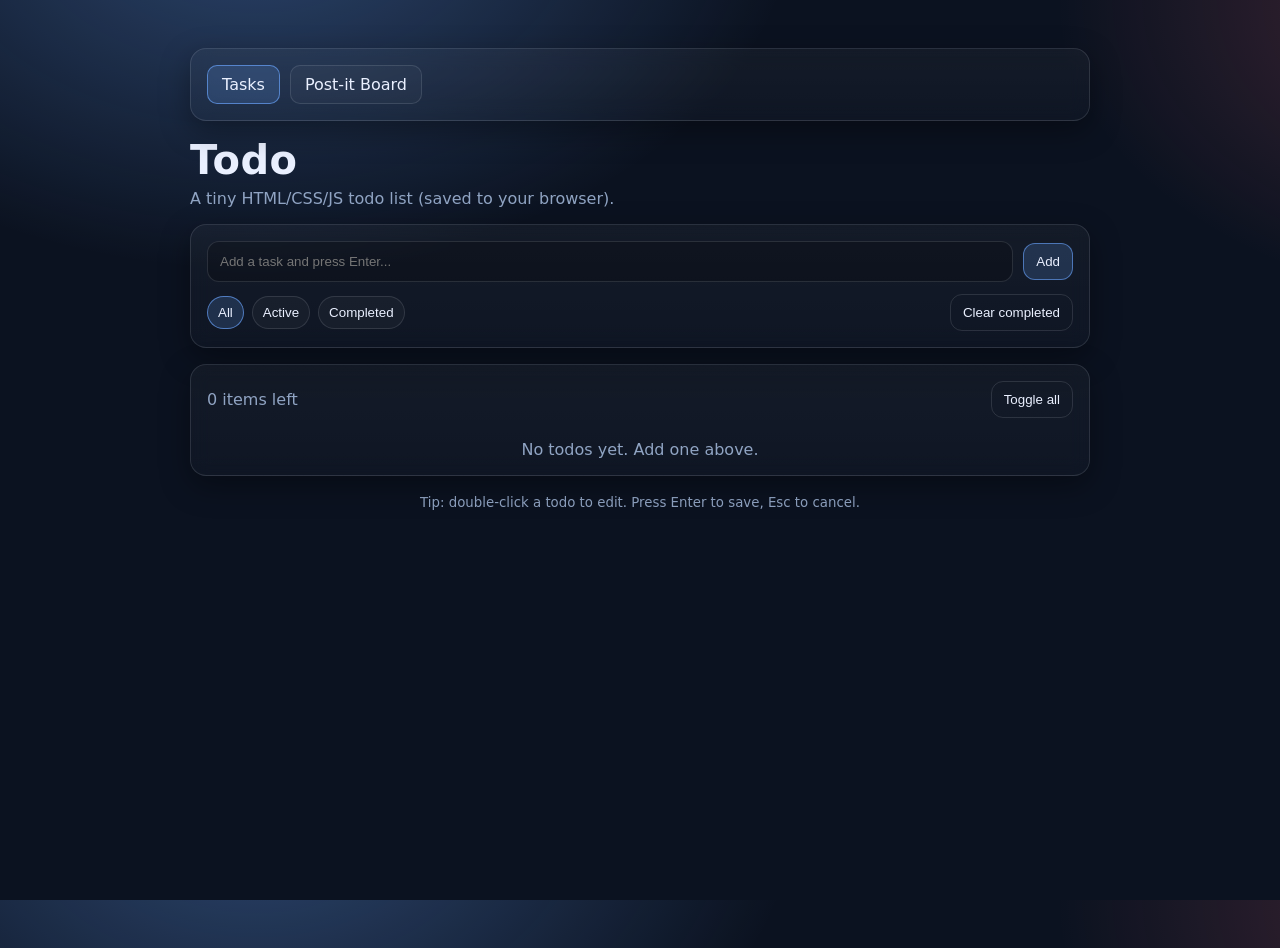
==== index.html @ 22ba8329 "First Commit" ====
<!doctype html>
<html lang="en">
<head>
  <meta charset="utf-8" />
  <meta name="viewport" content="width=device-width, initial-scale=1" />
  <title>Todo App</title>
  <link rel="stylesheet" href="style.css" />
</head>
<body>
  <main class="app">
    <nav class="card menu" aria-label="Main menu">
      <a class="menu-link active" href="index.html" aria-current="page">Tasks</a>
      <a class="menu-link" href="board.html">Post-it Board</a>
    </nav>

    <header class="header">
      <h1>Todo</h1>
      <p class="subtitle">A tiny HTML/CSS/JS todo list (saved to your browser).</p>
    </header>

    <section class="card" aria-label="Add a new todo">
      <form id="todo-form" class="form" autocomplete="off">
        <label class="sr-only" for="todo-input">New todo</label>
        <input id="todo-input" type="text" placeholder="Add a task and press Enter..." maxlength="140" required />
        <button type="submit" class="btn primary">Add</button>
      </form>

      <div class="toolbar">
        <div class="filters" role="tablist" aria-label="Todo filters">
          <button class="chip active" data-filter="all" type="button" role="tab" aria-selected="true">All</button>
          <button class="chip" data-filter="active" type="button" role="tab" aria-selected="false">Active</button>
          <button class="chip" data-filter="completed" type="button" role="tab" aria-selected="false">Completed</button>
        </div>

        <button id="clear-completed" class="btn ghost" type="button">Clear completed</button>
      </div>
    </section>

    <section class="card" aria-label="Todo list">
      <div class="meta">
        <span id="count">0 items</span>
        <button id="toggle-all" class="btn ghost" type="button" title="Toggle all">Toggle all</button>
      </div>

      <ul id="todo-list" class="list" aria-live="polite"></ul>

      <p id="empty" class="empty">No todos yet. Add one above.</p>
    </section>

    <footer class="footer">
      <small>Tip: double-click a todo to edit. Press Enter to save, Esc to cancel.</small>
    </footer>
  </main>

  <template id="todo-item-template">
    <li class="item">
      <div class="row top">
        <div class="check-wrap">
          <label class="check">
            <input class="toggle" type="checkbox" />
          </label>
          <span class="text"></span>
        </div>

        <div class="actions">
          <button class="btn icon" data-action="edit" type="button" title="Edit">Edit</button>
          <button class="btn icon danger" data-action="delete" type="button" title="Delete">Delete</button>
        </div>
      </div>

      <div class="progress-row" aria-label="Progress">
        <div class="progress-header">
          <span class="progress-title">Progress</span>
          <span class="progress-value" aria-live="polite">0%</span>
        </div>

        <div class="progress-track" aria-hidden="true">
          <div class="progress-fill" style="width:0%"></div>
        </div>

        <input class="progress-input" type="range" min="0" max="100" step="1" value="0" aria-label="Set progress" />
      </div>

      <input class="edit" type="text" />

      <div class="subtasks-row">
        <ul class="subtasks-list"></ul>

        <form class="subtask-form" autocomplete="off">
          <label class="sr-only" for="subtask-input">New subtask</label>
          <input class="subtask-input" type="text" placeholder="Add a subtask and press Add..." maxlength="140" />
          <button class="btn" type="submit">Add</button>
        </form>
      </div>
    </li>
  </template>

  <script src="app.js" defer></script>
</body>
</html>
---- style.css ----
:root{
  --bg:#0b1220;
  --card:#121a2b;
  --muted:#90a4c3;
  --text:#eaf0ff;
  --line:rgba(234,240,255,.12);
  --primary:#6aa6ff;
  --danger:#ff6a7a;
  --shadow: 0 10px 30px rgba(0,0,0,.35);

  /* Progress visuals (Modern theme) */
  --progress-track: rgba(0, 0, 0, 0.25);
  --progress-glow: rgba(106, 166, 255, 0.4);
}

*{box-sizing:border-box}
html,body{height:100%}
body{
  margin:0;
  font-family: ui-sans-serif, system-ui, -apple-system, Segoe UI, Roboto, Helvetica, Arial, "Apple Color Emoji", "Segoe UI Emoji";
  background: radial-gradient(900px 600px at 20% -10%, rgba(106,166,255,.35), transparent 60%),
              radial-gradient(800px 520px at 120% 0%, rgba(255,106,122,.25), transparent 60%),
              var(--bg);
  color:var(--text);
}

.app{
  width:min(900px, 92vw);
  margin: 48px auto;
  display:flex;
  flex-direction:column;
  gap:16px;
}

.board-app{
  width:min(1100px, 94vw);
}

.header h1{margin:0; font-size:40px; letter-spacing:.5px}
.subtitle{margin:6px 0 0; color:var(--muted)}

.menu{
  display:flex;
  align-items:center;
  gap:10px;
  padding:10px;
}

.menu-link{
  padding:9px 14px;
  border-radius:10px;
  border:1px solid var(--line);
  color:var(--text);
  text-decoration:none;
  background:rgba(255,255,255,.03);
  transition:all .2s ease;
}

.menu-link:hover{
  background:rgba(255,255,255,.08);
}

.menu-link.active{
  border-color: rgba(106,166,255,.65);
  background: rgba(106,166,255,.18);
}

.card{
  background: linear-gradient(180deg, rgba(255,255,255,.04), rgba(255,255,255,.02));
  backdrop-filter: blur(10px);
  border:1px solid var(--line);
  border-radius:16px;
  padding:16px;
  box-shadow: var(--shadow);
}

.form{display:flex; gap:10px; align-items:center}
input[type="text"]{
  width:100%;
  padding:12px 12px;
  border-radius:12px;
  border:1px solid var(--line);
  background: rgba(0,0,0,.2);
  color: var(--text);
  outline:none;
}
input[type="text"]:focus{border-color: rgba(106,166,255,.7); box-shadow: 0 0 0 4px rgba(106,166,255,.15)}

.btn{
  padding:10px 12px;
  border-radius:12px;
  border:1px solid var(--line);
  background: rgba(255,255,255,.03);
  color: var(--text);
  cursor:pointer;
  transition: all 0.2s ease;
}
.btn:hover{background: rgba(255,255,255,.06)}
.btn.primary{border-color: rgba(106,166,255,.6); background: rgba(106,166,255,.18)}
.btn.primary:hover{background: rgba(106,166,255,.25)}
.btn.ghost{background: transparent}
.btn.icon{padding:8px 10px; font-size: 13px}
.btn.danger{border-color: rgba(255,106,122,.55); background: rgba(255,106,122,.12)}
.btn.danger:hover{background: rgba(255,106,122,.18)}

.toolbar{margin-top:12px; display:flex; justify-content:space-between; gap:12px; align-items:center; flex-wrap:wrap}
.filters{display:flex; gap:8px; align-items:center}
.chip{
  padding:8px 10px;
  border-radius:999px;
  border:1px solid var(--line);
  background: rgba(255,255,255,.03);
  color: var(--text);
  cursor:pointer;
}
.chip.active{border-color: rgba(106,166,255,.65); background: rgba(106,166,255,.18)}

.meta{display:flex; justify-content:space-between; align-items:center; gap:12px; margin-bottom:12px; color: var(--muted)}

.list{list-style:none; padding:0; margin:0; display:flex; flex-direction:column; gap:12px}
.item{
  display:flex;
  flex-direction:column;
  gap:12px;
  padding:16px;
  border-radius:14px;
  border:1px solid var(--line);
  background: rgba(255, 255, 255, 0.03);
  transition: transform 0.2s ease, box-shadow 0.2s ease;
}

.row.top{
  display:flex;
  align-items:center;
  justify-content:space-between;
  gap:12px;
}

.check{display:flex; align-items:center; gap:10px; width:100%; cursor: pointer;}
.toggle{width:18px; height:18px; cursor: pointer;}
.text{line-height:1.2; font-weight: 500;}

/* When checkbox and text are separated we use a wrapper */
.check-wrap{display:flex; align-items:center; gap:10px; width:100%;}
.check-wrap .check{width:auto; cursor:default}
.check-wrap .text{cursor:text}

.item.completed .text{
  text-decoration: line-through;
  color: rgba(234,240,255,.4);
}

.actions{display:flex; gap:8px; flex-shrink:0}

/* Improved Progress UI */
.progress-row{
  border-top: 1px solid var(--line);
  padding-top: 12px;
  display:flex;
  flex-direction:column;
  gap:10px;
}
.progress-header{
  display:flex;
  justify-content:space-between;
  align-items:center;
  color: var(--muted);
  font-size: 14px;
  font-weight: 600;
  letter-spacing: 0.5px;
}
.progress-value{
  color: var(--primary);
  font-variant-numeric: tabular-nums;
}

.progress-track{
  height: 8px;
  border-radius: 999px;
  background: var(--progress-track);
  border: 1px solid rgba(255,255,255,0.05);
  overflow:hidden;
}
.progress-fill{
  height: 100%;
  width: 0%;
  border-radius: 999px;
  background: linear-gradient(90deg, #6aa6ff, #4a86e8);
  box-shadow: 0 0 12px var(--progress-glow);
  transition: width 0.4s cubic-bezier(0.175, 0.885, 0.32, 1.1);
}

.progress-input{
  width: 100%;
  appearance: none;
  -webkit-appearance: none;
  background: transparent;
  cursor: ew-resize;
  margin: 0;
}

/* Custom Slider Thumb */
.progress-input::-webkit-slider-thumb {
  -webkit-appearance: none;
  height: 16px;
  width: 16px;
  border-radius: 50%;
  background: var(--text);
  border: 3px solid var(--primary);
  box-shadow: 0 0 10px rgba(0,0,0,0.5);
  margin-top: -4px;
}

.progress-input::-moz-range-thumb {
  height: 14px;
  width: 14px;
  border-radius: 50%;
  background: var(--text);
  border: 3px solid var(--primary);
}

.item.completed .progress-fill{
  background: linear-gradient(90deg, #00f2fe, #4facfe);
  box-shadow: 0 0 15px rgba(79, 172, 254, 0.5);
}

.edit{
  display:none;
  width:100%;
  margin-left:28px;
}

.item.editing .check,
.item.editing .actions,
.item.editing .progress-row{display:none}
.item.editing .edit{display:block}

/* Subtasks */
.subtasks-row{display:flex; flex-direction:column; gap:8px}
.subtasks-list{list-style:none; padding:0; margin:0; display:flex; flex-direction:column; gap:8px}
.subtask-item{display:flex; align-items:center; justify-content:space-between; gap:8px; padding:8px 10px; border-radius:10px; background: rgba(255,255,255,0.02); border:1px solid rgba(255,255,255,0.02)}
.subtask-left{display:flex; align-items:center; gap:10px}
.subtask-toggle{width:16px; height:16px}
.subtask-text{color:var(--muted)}
.subtask-item.completed .subtask-text{text-decoration:line-through; color: rgba(234,240,255,.45)}
.subtask-form{display:flex; gap:8px; align-items:center}
.subtask-input{flex:1; padding:8px 10px; border-radius:10px; border:1px solid var(--line); background: rgba(0,0,0,.15); color:var(--text)}

/* Actions container for edit/delete on the right */
.subtask-actions{display:flex; gap:8px; align-items:center; flex-shrink:0}

/* Subtask drag styles */
.subtask-item[draggable="true"]{cursor:grab}
.subtask-item.dragging{opacity:.6; transform: scale(.995)}
.subtask-item.drag-over{border-color: var(--primary); box-shadow: 0 0 8px rgba(106,166,255,.12)}

/* Subtask edit input */
.subtask-edit{flex:1; padding:6px 8px; border-radius:8px; border:1px solid var(--line); background: rgba(0,0,0,.15); color:var(--text)}

.empty{
  margin: 10px 0 0;
  color: var(--muted);
  display:none;
  text-align: center;
}

.footer{color: var(--muted); text-align:center; padding-bottom: 24px;}

.sr-only{
  position:absolute;
  width:1px; height:1px;
  padding:0; margin:-1px;
  overflow:hidden; clip:rect(0,0,0,0);
  white-space:nowrap; border:0;
}

/* Drag & drop reordering */
.item[draggable="true"]{
  cursor: grab;
}
.item.dragging{
  opacity: .5;
  transform: scale(0.98);
}
.item.drag-over{
  border-color: var(--primary);
  box-shadow: 0 0 15px rgba(106, 166, 255, 0.2);
}

.board-controls{
  padding:14px;
}

.board-form{
  display:grid;
  grid-template-columns: minmax(220px, 1.5fr) auto auto auto auto;
  align-items:center;
  gap:10px;
}

.control-label{
  color:var(--muted);
  font-size:13px;
}

.select{
  padding:10px 12px;
  border-radius:10px;
  border:1px solid var(--line);
  background:rgba(0,0,0,.2);
  color:var(--text);
}

.board-shell{
  min-height: 52vh;
}

.board-meta{
  color:var(--muted);
  margin-bottom:14px;
}

.note-board{
  display:grid;
  grid-template-columns: repeat(auto-fill, minmax(220px, 1fr));
  gap:22px;
  align-items:start;
}

.note{
  --note-bg: #fff59d;
  --note-font-size: 15px;
  position:relative;
  min-height: 170px;
  padding:12px 12px 14px;
  border-radius:4px 4px 14px 4px;
  border:1px solid rgba(0,0,0,.2);
  background:
    linear-gradient(160deg, rgba(255,255,255,.5), rgba(255,255,255,.05) 45%, rgba(0,0,0,.03)),
    var(--note-bg);
  box-shadow: 0 9px 20px rgba(0,0,0,.25), 0 1px 0 rgba(255,255,255,.25) inset;
  transform: rotate(var(--note-tilt, -1deg));
  transition: transform .18s ease, box-shadow .18s ease;
  cursor:grab;
}

.note:nth-child(3n){ --note-tilt: 1.4deg; }
.note:nth-child(4n){ --note-tilt: -1.8deg; }
.note:nth-child(5n){ --note-tilt: .8deg; }

.note:hover{
  transform: rotate(0deg) translateY(-3px);
  box-shadow: 0 14px 28px rgba(0,0,0,.35);
}

.note.dragging{
  opacity:.55;
  transform: scale(.98);
}

.note.drag-over{
  outline:2px dashed rgba(106,166,255,.9);
  outline-offset:4px;
}

.note::after{
  content:"";
  position:absolute;
  top:0;
  right:0;
  border-width: 0 22px 22px 0;
  border-style: solid;
  border-color: transparent rgba(0,0,0,.12) transparent transparent;
  border-top-right-radius: 4px;
}

.note-top{
  display:flex;
  gap:6px;
  align-items:center;
  margin-bottom:10px;
}

.compact{
  font-size:12px;
  padding:7px 8px;
}

.note-text{
  margin:0;
  font-size:var(--note-font-size);
  line-height:1.35;
  color:#2a2a2a;
  word-break:break-word;
}

.note-edit{
  width:100%;
  min-height:96px;
  resize:vertical;
  border-radius:8px;
  border:1px solid rgba(0,0,0,.2);
  background:rgba(255,255,255,.62);
  color:#1d1d1d;
  padding:8px;
  font: inherit;
}

@media (max-width: 880px){
  .board-form{
    grid-template-columns: 1fr 1fr 1fr;
  }

  .board-form #note-input{
    grid-column: 1 / -1;
  }

  .note-board{
    grid-template-columns: repeat(auto-fill, minmax(170px, 1fr));
    gap:14px;
  }

  .note{
    min-height: 150px;
  }
}

@media (max-width: 560px){
  .app{
    margin:22px auto;
  }

  .menu{
    flex-wrap:wrap;
  }

  .menu-link{
    flex:1;
    text-align:center;
  }

  .board-form{
    grid-template-columns: 1fr 1fr;
  }

  .board-form .btn{
    grid-column: 1 / -1;
  }
}
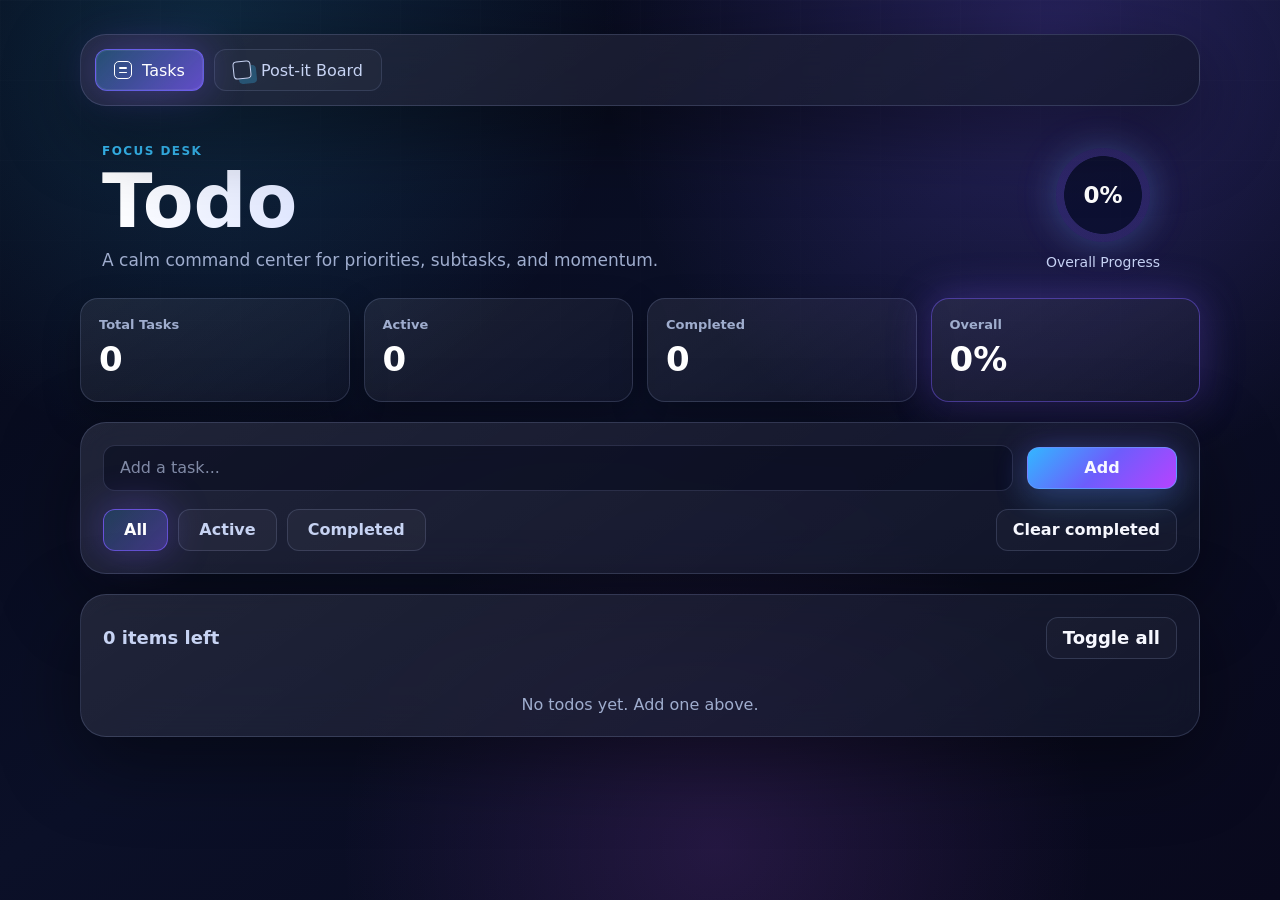
==== commit 02fe8c9b: "Modernize todo and post-it board UI" ====
--- a/index.html
+++ b/index.html
@@ -9,19 +9,54 @@
 <body>
   <main class="app">
     <nav class="card menu" aria-label="Main menu">
-      <a class="menu-link active" href="index.html" aria-current="page">Tasks</a>
-      <a class="menu-link" href="board.html">Post-it Board</a>
+      <a class="menu-link active" href="index.html" aria-current="page">
+        <span class="menu-icon menu-icon-tasks" aria-hidden="true"></span>
+        <span>Tasks</span>
+      </a>
+      <a class="menu-link" href="board.html">
+        <span class="menu-icon menu-icon-board" aria-hidden="true"></span>
+        <span>Post-it Board</span>
+      </a>
     </nav>
 
-    <header class="header">
-      <h1>Todo</h1>
-      <p class="subtitle">A tiny HTML/CSS/JS todo list (saved to your browser).</p>
+    <header class="header hero-header">
+      <div>
+        <p class="eyebrow">Focus desk</p>
+        <h1>Todo</h1>
+        <p class="subtitle">A calm command center for priorities, subtasks, and momentum.</p>
+      </div>
+
+      <div class="overall-widget" aria-label="Overall progress">
+        <div class="progress-orb" id="overall-orb" style="--overall-progress:0%">
+          <span id="overall-orb-value">0%</span>
+        </div>
+        <span>Overall Progress</span>
+      </div>
     </header>
 
-    <section class="card" aria-label="Add a new todo">
+    <section class="dashboard" aria-label="Task dashboard">
+      <article class="stat-card">
+        <span class="stat-label">Total Tasks</span>
+        <strong id="stat-total">0</strong>
+      </article>
+      <article class="stat-card">
+        <span class="stat-label">Active</span>
+        <strong id="stat-active">0</strong>
+      </article>
+      <article class="stat-card">
+        <span class="stat-label">Completed</span>
+        <strong id="stat-completed">0</strong>
+      </article>
+      <article class="stat-card accent">
+        <span class="stat-label">Overall</span>
+        <strong id="stat-overall">0%</strong>
+      </article>
+    </section>
+
+    <section class="card composer-card" aria-label="Add a new todo">
       <form id="todo-form" class="form" autocomplete="off">
         <label class="sr-only" for="todo-input">New todo</label>
-        <input id="todo-input" type="text" placeholder="Add a task and press Enter..." maxlength="140" required />
+        <input id="todo-input" type="text" placeholder="Add a task..." maxlength="1000" required />
         <button type="submit" class="btn primary">Add</button>
       </form>
 
@@ -36,7 +71,7 @@
       </div>
     </section>
 
-    <section class="card" aria-label="Todo list">
+    <section class="card list-panel" aria-label="Todo list">
       <div class="meta">
         <span id="count">0 items</span>
         <button id="toggle-all" class="btn ghost" type="button" title="Toggle all">Toggle all</button>
@@ -47,9 +82,6 @@
       <p id="empty" class="empty">No todos yet. Add one above.</p>
     </section>
 
-    <footer class="footer">
-      <small>Tip: double-click a todo to edit. Press Enter to save, Esc to cancel.</small>
-    </footer>
   </main>
 
   <template id="todo-item-template">
@@ -81,14 +113,14 @@
         <input class="progress-input" type="range" min="0" max="100" step="1" value="0" aria-label="Set progress" />
       </div>
 
-      <input class="edit" type="text" />
+      <input class="edit" type="text" maxlength="1000" />
 
       <div class="subtasks-row">
         <ul class="subtasks-list"></ul>
 
         <form class="subtask-form" autocomplete="off">
           <label class="sr-only" for="subtask-input">New subtask</label>
-          <input class="subtask-input" type="text" placeholder="Add a subtask and press Add..." maxlength="140" />
+          <input class="subtask-input" type="text" placeholder="Add a subtask..." maxlength="1000" />
           <button class="btn" type="submit">Add</button>
         </form>
       </div>
@@ -97,4 +129,4 @@
 
   <script src="app.js" defer></script>
 </body>
-</html>+</html>
--- a/style.css
+++ b/style.css
@@ -1,366 +1,866 @@
 :root{
-  --bg:#0b1220;
-  --card:#121a2b;
-  --muted:#90a4c3;
-  --text:#eaf0ff;
-  --line:rgba(234,240,255,.12);
-  --primary:#6aa6ff;
-  --danger:#ff6a7a;
-  --shadow: 0 10px 30px rgba(0,0,0,.35);
-
-  /* Progress visuals (Modern theme) */
-  --progress-track: rgba(0, 0, 0, 0.25);
-  --progress-glow: rgba(106, 166, 255, 0.4);
+  --bg:#070b1d;
+  --bg-2:#0c1030;
+  --surface:rgba(18, 23, 54, .72);
+  --surface-strong:rgba(24, 29, 68, .9);
+  --surface-soft:rgba(255,255,255,.045);
+  --line:rgba(184, 199, 255, .17);
+  --line-strong:rgba(150, 129, 255, .46);
+  --text:#f7f8ff;
+  --muted:#9fadce;
+  --muted-strong:#c7d3f3;
+  --primary:#38bdf8;
+  --primary-2:#7c5cff;
+  --primary-3:#c55cff;
+  --danger:#ff5f83;
+  --danger-bg:rgba(255, 95, 131, .12);
+  --radius-sm:8px;
+  --radius-md:12px;
+  --radius-lg:18px;
+  --radius-xl:26px;
+  --shadow:0 24px 80px rgba(0,0,0,.46);
+  --shadow-soft:0 14px 36px rgba(0,0,0,.28);
+  --glow-blue:0 0 34px rgba(56,189,248,.28);
+  --glow-purple:0 0 42px rgba(124,92,255,.38);
+  --gradient-primary:linear-gradient(135deg, #32b7ff 0%, #6d5dfc 50%, #b742ff 100%);
+  --gradient-surface:linear-gradient(180deg, rgba(255,255,255,.09), rgba(255,255,255,.035));
+  --transition:180ms ease;
 }
 
 *{box-sizing:border-box}
-html,body{height:100%}
+
+html,body{min-height:100%}
+
 body{
   margin:0;
-  font-family: ui-sans-serif, system-ui, -apple-system, Segoe UI, Roboto, Helvetica, Arial, "Apple Color Emoji", "Segoe UI Emoji";
-  background: radial-gradient(900px 600px at 20% -10%, rgba(106,166,255,.35), transparent 60%),
-              radial-gradient(800px 520px at 120% 0%, rgba(255,106,122,.25), transparent 60%),
-              var(--bg);
+  font-family:Inter, ui-sans-serif, system-ui, -apple-system, BlinkMacSystemFont, "Segoe UI", Roboto, Helvetica, Arial, sans-serif;
+  background:
+    radial-gradient(circle at 16% 4%, rgba(56, 189, 248, .18), transparent 30%),
+    radial-gradient(circle at 82% 4%, rgba(124, 92, 255, .25), transparent 33%),
+    radial-gradient(circle at 56% 94%, rgba(197, 92, 255, .14), transparent 34%),
+    linear-gradient(145deg, #050817 0%, #0b1028 48%, #09091d 100%);
   color:var(--text);
+  overflow-x:hidden;
+}
+
+body::before{
+  content:"";
+  position:fixed;
+  inset:0;
+  pointer-events:none;
+  background:
+    linear-gradient(rgba(255,255,255,.025) 1px, transparent 1px),
+    linear-gradient(90deg, rgba(255,255,255,.02) 1px, transparent 1px);
+  background-size:80px 80px;
+  mask-image:linear-gradient(to bottom, rgba(0,0,0,.62), transparent 72%);
 }
 
 .app{
-  width:min(900px, 92vw);
-  margin: 48px auto;
+  width:min(1120px, calc(100vw - 36px));
+  margin:34px auto 46px;
+  display:flex;
+  flex-direction:column;
+  gap:20px;
+}
+
+.board-app{
+  width:min(1280px, calc(100vw - 36px));
+}
+
+.card{
+  position:relative;
+  border:1px solid var(--line);
+  border-radius:var(--radius-xl);
+  background:
+    linear-gradient(145deg, rgba(255,255,255,.095), rgba(255,255,255,.028)),
+    rgba(10, 14, 36, .72);
+  box-shadow:var(--shadow);
+  backdrop-filter:blur(20px);
+}
+
+.menu{
+  display:flex;
+  align-items:center;
+  gap:10px;
+  padding:14px;
+}
+
+.menu-link{
+  position:relative;
+  display:inline-flex;
+  align-items:center;
+  gap:10px;
+  min-height:42px;
+  padding:0 18px;
+  border-radius:var(--radius-md);
+  border:1px solid rgba(184,199,255,.14);
+  color:var(--muted-strong);
+  text-decoration:none;
+  background:rgba(255,255,255,.025);
+  transition:transform var(--transition), border-color var(--transition), background var(--transition), box-shadow var(--transition), color var(--transition);
+}
+
+.menu-link:hover{
+  transform:translateY(-1px);
+  border-color:rgba(184,199,255,.34);
+  color:var(--text);
+  background:rgba(255,255,255,.06);
+}
+
+.menu-link.active{
+  color:#fff;
+  border-color:rgba(116, 101, 255, .75);
+  background:linear-gradient(135deg, rgba(50,183,255,.28), rgba(124,92,255,.72));
+  box-shadow:0 0 0 1px rgba(255,255,255,.08) inset, var(--glow-purple);
+}
+
+.menu-icon{
+  width:18px;
+  height:18px;
+  position:relative;
+  display:inline-block;
+  flex:0 0 auto;
+}
+
+.menu-icon-tasks{
+  border:1.5px solid currentColor;
+  border-radius:5px;
+}
+
+.menu-icon-tasks::before,
+.menu-icon-tasks::after{
+  content:"";
+  position:absolute;
+  left:4px;
+  right:4px;
+  height:1.5px;
+  background:currentColor;
+  border-radius:99px;
+}
+
+.menu-icon-tasks::before{top:5px}
+.menu-icon-tasks::after{bottom:5px}
+
+.menu-icon-board{
+  border:1.5px solid currentColor;
+  border-radius:4px;
+  transform:rotate(-6deg);
+  box-shadow:5px 5px 0 rgba(56,189,248,.28);
+}
+
+.header{
+  display:flex;
+  justify-content:space-between;
+  gap:28px;
+  align-items:center;
+  padding:18px 22px 4px;
+}
+
+.hero-header{
+  min-height:142px;
+}
+
+.board-header{
+  padding-top:28px;
+}
+
+.board-title-wrap{
+  display:flex;
+  align-items:center;
+  gap:18px;
+}
+
+.board-mark{
+  width:48px;
+  height:48px;
+  display:inline-block;
+  flex:0 0 auto;
+  border-radius:10px;
+  background:
+    linear-gradient(135deg, rgba(255,255,255,.75), transparent 36%),
+    linear-gradient(135deg, #ff57d7, #6f5cff 52%, #27c4ff);
+  box-shadow:0 16px 42px rgba(124,92,255,.46);
+  transform:rotate(-10deg);
+}
+
+.eyebrow{
+  margin:0 0 8px;
+  color:var(--primary);
+  font-size:12px;
+  font-weight:800;
+  letter-spacing:.12em;
+  text-transform:uppercase;
+}
+
+h1{
+  margin:0;
+  font-size:clamp(44px, 7vw, 74px);
+  line-height:.95;
+  letter-spacing:0;
+  background:linear-gradient(90deg, #fff 0%, #dce4ff 40%, #6f83ff 100%);
+  -webkit-background-clip:text;
+  background-clip:text;
+  color:transparent;
+}
+
+.board-header h1{
+  font-size:clamp(40px, 5.4vw, 58px);
+}
+
+.subtitle{
+  margin:12px 0 0;
+  color:var(--muted);
+  font-size:17px;
+  line-height:1.5;
+}
+
+.overall-widget{
+  display:flex;
+  flex-direction:column;
+  align-items:center;
+  gap:12px;
+  color:var(--muted-strong);
+  font-size:14px;
+  min-width:150px;
+}
+
+.progress-orb{
+  --overall-progress:0%;
+  width:94px;
+  height:94px;
+  display:grid;
+  place-items:center;
+  border-radius:50%;
+  background:
+    radial-gradient(circle at center, rgba(12,16,48,.96) 0 58%, transparent 59%),
+    conic-gradient(from 0deg, #38bdf8 var(--overall-progress), rgba(124,92,255,.18) 0);
+  box-shadow:0 0 34px rgba(56,189,248,.22), 0 0 46px rgba(197,92,255,.16);
+}
+
+.progress-orb span{
+  font-size:23px;
+  font-weight:800;
+  color:#fff;
+  font-variant-numeric:tabular-nums;
+}
+
+.dashboard{
+  display:grid;
+  grid-template-columns:repeat(4, minmax(0, 1fr));
+  gap:14px;
+}
+
+.stat-card{
+  min-height:104px;
+  padding:18px;
+  border:1px solid var(--line);
+  border-radius:var(--radius-lg);
+  background:linear-gradient(145deg, rgba(255,255,255,.075), rgba(255,255,255,.028));
+  box-shadow:var(--shadow-soft);
+}
+
+.stat-card.accent{
+  border-color:rgba(124,92,255,.48);
+  box-shadow:var(--shadow-soft), var(--glow-purple);
+}
+
+.stat-label{
+  display:block;
+  color:var(--muted);
+  font-size:13px;
+  font-weight:700;
+}
+
+.stat-card strong{
+  display:block;
+  margin-top:10px;
+  font-size:34px;
+  line-height:1;
+  color:#fff;
+  font-variant-numeric:tabular-nums;
+}
+
+.composer-card,
+.list-panel,
+.board-controls,
+.board-shell{
+  padding:22px;
+}
+
+.form{
+  display:grid;
+  grid-template-columns:minmax(0, 1fr) 150px;
+  gap:14px;
+  align-items:center;
+}
+
+input[type="text"],
+.select,
+.note-edit,
+.subtask-edit{
+  width:100%;
+  min-height:46px;
+  border-radius:var(--radius-md);
+  border:1px solid rgba(184,199,255,.16);
+  background:rgba(4, 8, 26, .5);
+  color:var(--text);
+  outline:none;
+  transition:border-color var(--transition), box-shadow var(--transition), background var(--transition);
+}
+
+input[type="text"],
+.note-edit,
+.subtask-edit{
+  padding:0 16px;
+  font:inherit;
+}
+
+input[type="text"]::placeholder{
+  color:rgba(199,211,243,.62);
+}
+
+input[type="text"]:focus,
+.select:focus,
+.note-edit:focus,
+.subtask-edit:focus{
+  border-color:rgba(56,189,248,.72);
+  background:rgba(8, 13, 38, .74);
+  box-shadow:0 0 0 4px rgba(56,189,248,.14), 0 0 28px rgba(124,92,255,.2);
+}
+
+.btn{
+  min-height:42px;
+  padding:0 16px;
+  border-radius:var(--radius-md);
+  border:1px solid rgba(184,199,255,.17);
+  background:rgba(255,255,255,.045);
+  color:var(--text);
+  font:inherit;
+  font-weight:700;
+  cursor:pointer;
+  transition:transform var(--transition), border-color var(--transition), background var(--transition), box-shadow var(--transition), color var(--transition);
+}
+
+.btn:hover{
+  transform:translateY(-1px);
+  border-color:rgba(184,199,255,.34);
+  background:rgba(255,255,255,.075);
+  box-shadow:0 10px 24px rgba(0,0,0,.22);
+}
+
+.btn:active{
+  transform:translateY(0) scale(.98);
+}
+
+.btn.primary{
+  border-color:rgba(99, 156, 255, .72);
+  background:var(--gradient-primary);
+  box-shadow:0 14px 34px rgba(56,189,248,.18), 0 0 34px rgba(124,92,255,.28);
+}
+
+.btn.primary:hover{
+  box-shadow:0 16px 42px rgba(56,189,248,.28), 0 0 48px rgba(124,92,255,.38);
+}
+
+.btn.ghost{
+  background:rgba(255,255,255,.025);
+}
+
+.btn.icon{
+  min-height:38px;
+  padding:0 13px;
+  font-size:14px;
+}
+
+.btn.danger{
+  border-color:rgba(255,95,131,.42);
+  background:var(--danger-bg);
+  color:#ff8ba5;
+}
+
+.btn.danger:hover{
+  border-color:rgba(255,95,131,.72);
+  background:rgba(255,95,131,.18);
+  box-shadow:0 10px 28px rgba(255,95,131,.16);
+}
+
+.toolbar{
+  margin-top:18px;
+  display:flex;
+  justify-content:space-between;
+  gap:14px;
+  align-items:center;
+  flex-wrap:wrap;
+}
+
+.filters{
+  display:flex;
+  gap:10px;
+  align-items:center;
+  flex-wrap:wrap;
+}
+
+.chip{
+  min-height:42px;
+  padding:0 20px;
+  border-radius:var(--radius-md);
+  border:1px solid rgba(184,199,255,.16);
+  background:rgba(255,255,255,.035);
+  color:var(--muted-strong);
+  font:inherit;
+  font-weight:700;
+  cursor:pointer;
+  transition:transform var(--transition), border-color var(--transition), background var(--transition), box-shadow var(--transition), color var(--transition);
+}
+
+.chip:hover{
+  transform:translateY(-1px);
+  color:#fff;
+  border-color:rgba(184,199,255,.32);
+}
+
+.chip.active{
+  color:#fff;
+  border-color:rgba(124,92,255,.72);
+  background:linear-gradient(135deg, rgba(56,189,248,.18), rgba(124,92,255,.4));
+  box-shadow:var(--glow-purple);
+}
+
+.meta{
+  display:flex;
+  justify-content:space-between;
+  align-items:center;
+  gap:12px;
+  margin-bottom:16px;
+  color:var(--muted-strong);
+  font-size:18px;
+  font-weight:700;
+}
+
+.list{
+  list-style:none;
+  padding:0;
+  margin:0;
   display:flex;
   flex-direction:column;
   gap:16px;
 }
 
-.board-app{
-  width:min(1100px, 94vw);
-}
-
-.header h1{margin:0; font-size:40px; letter-spacing:.5px}
-.subtitle{margin:6px 0 0; color:var(--muted)}
-
-.menu{
-  display:flex;
-  align-items:center;
+.item{
+  position:relative;
+  display:flex;
+  flex-direction:column;
+  gap:16px;
+  padding:20px;
+  border-radius:var(--radius-lg);
+  border:1px solid rgba(184,199,255,.16);
+  background:
+    radial-gradient(circle at 14% 0%, rgba(56,189,248,.09), transparent 38%),
+    linear-gradient(145deg, rgba(255,255,255,.065), rgba(255,255,255,.024));
+  box-shadow:var(--shadow-soft);
+  transition:transform var(--transition), border-color var(--transition), box-shadow var(--transition), background var(--transition), opacity var(--transition);
+}
+
+.item:hover{
+  transform:translateY(-2px);
+  border-color:rgba(124,92,255,.42);
+  box-shadow:0 20px 52px rgba(0,0,0,.34), 0 0 36px rgba(124,92,255,.16);
+}
+
+.row.top{
+  display:flex;
+  align-items:center;
+  justify-content:space-between;
+  gap:16px;
+}
+
+.check-wrap{
+  display:flex;
+  align-items:center;
+  gap:14px;
+  width:100%;
+  min-width:0;
+}
+
+.check{
+  display:grid;
+  place-items:center;
+  width:28px;
+  height:28px;
+  flex:0 0 auto;
+  border:1px solid rgba(184,199,255,.35);
+  border-radius:8px;
+  background:rgba(5, 8, 24, .4);
+  cursor:pointer;
+  transition:border-color var(--transition), box-shadow var(--transition), background var(--transition);
+}
+
+.check:hover{
+  border-color:rgba(56,189,248,.7);
+  box-shadow:0 0 22px rgba(56,189,248,.2);
+}
+
+.toggle{
+  width:18px;
+  height:18px;
+  margin:0;
+  cursor:pointer;
+  accent-color:#7c5cff;
+}
+
+.text{
+  line-height:1.35;
+  font-size:18px;
+  font-weight:800;
+  overflow-wrap:anywhere;
+  min-width:0;
+  cursor:text;
+}
+
+.item.completed .text,
+.subtask-item.completed .subtask-text{
+  text-decoration:line-through;
+  color:rgba(199,211,243,.48);
+}
+
+.actions{
+  display:flex;
   gap:10px;
-  padding:10px;
-}
-
-.menu-link{
-  padding:9px 14px;
-  border-radius:10px;
-  border:1px solid var(--line);
-  color:var(--text);
-  text-decoration:none;
-  background:rgba(255,255,255,.03);
-  transition:all .2s ease;
-}
-
-.menu-link:hover{
-  background:rgba(255,255,255,.08);
-}
-
-.menu-link.active{
-  border-color: rgba(106,166,255,.65);
-  background: rgba(106,166,255,.18);
-}
-
-.card{
-  background: linear-gradient(180deg, rgba(255,255,255,.04), rgba(255,255,255,.02));
-  backdrop-filter: blur(10px);
-  border:1px solid var(--line);
-  border-radius:16px;
-  padding:16px;
-  box-shadow: var(--shadow);
-}
-
-.form{display:flex; gap:10px; align-items:center}
-input[type="text"]{
-  width:100%;
-  padding:12px 12px;
-  border-radius:12px;
-  border:1px solid var(--line);
-  background: rgba(0,0,0,.2);
-  color: var(--text);
-  outline:none;
-}
-input[type="text"]:focus{border-color: rgba(106,166,255,.7); box-shadow: 0 0 0 4px rgba(106,166,255,.15)}
-
-.btn{
-  padding:10px 12px;
-  border-radius:12px;
-  border:1px solid var(--line);
-  background: rgba(255,255,255,.03);
-  color: var(--text);
-  cursor:pointer;
-  transition: all 0.2s ease;
-}
-.btn:hover{background: rgba(255,255,255,.06)}
-.btn.primary{border-color: rgba(106,166,255,.6); background: rgba(106,166,255,.18)}
-.btn.primary:hover{background: rgba(106,166,255,.25)}
-.btn.ghost{background: transparent}
-.btn.icon{padding:8px 10px; font-size: 13px}
-.btn.danger{border-color: rgba(255,106,122,.55); background: rgba(255,106,122,.12)}
-.btn.danger:hover{background: rgba(255,106,122,.18)}
-
-.toolbar{margin-top:12px; display:flex; justify-content:space-between; gap:12px; align-items:center; flex-wrap:wrap}
-.filters{display:flex; gap:8px; align-items:center}
-.chip{
-  padding:8px 10px;
-  border-radius:999px;
-  border:1px solid var(--line);
-  background: rgba(255,255,255,.03);
-  color: var(--text);
-  cursor:pointer;
-}
-.chip.active{border-color: rgba(106,166,255,.65); background: rgba(106,166,255,.18)}
-
-.meta{display:flex; justify-content:space-between; align-items:center; gap:12px; margin-bottom:12px; color: var(--muted)}
-
-.list{list-style:none; padding:0; margin:0; display:flex; flex-direction:column; gap:12px}
-.item{
+  flex-shrink:0;
+}
+
+.progress-row{
+  position:relative;
+  border-top:1px solid rgba(184,199,255,.12);
+  padding-top:16px;
   display:flex;
   flex-direction:column;
   gap:12px;
-  padding:16px;
-  border-radius:14px;
-  border:1px solid var(--line);
-  background: rgba(255, 255, 255, 0.03);
-  transition: transform 0.2s ease, box-shadow 0.2s ease;
-}
-
-.row.top{
-  display:flex;
-  align-items:center;
+}
+
+.progress-header{
+  display:flex;
   justify-content:space-between;
-  gap:12px;
-}
-
-.check{display:flex; align-items:center; gap:10px; width:100%; cursor: pointer;}
-.toggle{width:18px; height:18px; cursor: pointer;}
-.text{line-height:1.2; font-weight: 500;}
-
-/* When checkbox and text are separated we use a wrapper */
-.check-wrap{display:flex; align-items:center; gap:10px; width:100%;}
-.check-wrap .check{width:auto; cursor:default}
-.check-wrap .text{cursor:text}
-
-.item.completed .text{
-  text-decoration: line-through;
-  color: rgba(234,240,255,.4);
-}
-
-.actions{display:flex; gap:8px; flex-shrink:0}
-
-/* Improved Progress UI */
-.progress-row{
-  border-top: 1px solid var(--line);
-  padding-top: 12px;
+  align-items:center;
+  color:var(--muted);
+  font-size:15px;
+  font-weight:800;
+}
+
+.progress-value{
+  color:#7aa8ff;
+  font-variant-numeric:tabular-nums;
+}
+
+.progress-track{
+  position:relative;
+  height:10px;
+  border-radius:999px;
+  background:rgba(3, 7, 22, .72);
+  border:1px solid rgba(184,199,255,.08);
+  overflow:hidden;
+  box-shadow:inset 0 1px 5px rgba(0,0,0,.48);
+}
+
+.progress-fill{
+  position:relative;
+  height:100%;
+  width:0%;
+  min-width:0;
+  border-radius:999px;
+  background:linear-gradient(90deg, #37c6ff 0%, #5f7cff 52%, #b642ff 100%);
+  box-shadow:0 0 14px rgba(56,189,248,.58), 0 0 28px rgba(124,92,255,.38);
+  transition:width 420ms cubic-bezier(.22, 1, .36, 1);
+  animation:progressPulse 2.8s ease-in-out infinite;
+}
+
+.progress-fill::before{
+  content:"";
+  position:absolute;
+  inset:0;
+  border-radius:inherit;
+  background:linear-gradient(90deg, transparent 0%, rgba(255,255,255,.75) 45%, transparent 72%);
+  transform:translateX(-110%);
+  animation:progressSweep 2.6s ease-in-out infinite;
+}
+
+.progress-fill::after{
+  content:"";
+  position:absolute;
+  top:50%;
+  right:-5px;
+  width:16px;
+  height:16px;
+  border-radius:50%;
+  background:#fff;
+  box-shadow:0 0 12px #fff, 0 0 26px rgba(197,92,255,.85), 0 0 42px rgba(56,189,248,.55);
+  transform:translateY(-50%);
+}
+
+.progress-input{
+  width:100%;
+  height:24px;
+  margin:-18px 0 0;
+  appearance:none;
+  -webkit-appearance:none;
+  background:transparent;
+  cursor:ew-resize;
+  position:relative;
+  z-index:2;
+}
+
+.progress-input::-webkit-slider-runnable-track{
+  height:24px;
+  background:transparent;
+}
+
+.progress-input::-webkit-slider-thumb{
+  -webkit-appearance:none;
+  width:20px;
+  height:20px;
+  border-radius:50%;
+  background:transparent;
+  border:0;
+  margin-top:2px;
+}
+
+.progress-input::-moz-range-track{
+  height:24px;
+  background:transparent;
+}
+
+.progress-input::-moz-range-thumb{
+  width:20px;
+  height:20px;
+  border:0;
+  background:transparent;
+}
+
+@keyframes progressSweep{
+  0%{transform:translateX(-120%)}
+  58%,100%{transform:translateX(120%)}
+}
+
+@keyframes progressPulse{
+  0%,100%{filter:saturate(1)}
+  50%{filter:saturate(1.35) brightness(1.08)}
+}
+
+.edit{
+  display:none;
+  width:calc(100% - 42px);
+  margin-left:42px;
+}
+
+.item.editing .check-wrap,
+.item.editing .actions,
+.item.editing .progress-row,
+.item.editing .subtasks-row{
+  display:none;
+}
+
+.item.editing .edit{display:block}
+
+.subtasks-row{
   display:flex;
   flex-direction:column;
   gap:10px;
 }
-.progress-header{
-  display:flex;
+
+.subtasks-list{
+  list-style:none;
+  padding:0;
+  margin:0;
+  display:flex;
+  flex-direction:column;
+  gap:8px;
+}
+
+.subtask-item{
+  display:flex;
+  align-items:center;
   justify-content:space-between;
-  align-items:center;
-  color: var(--muted);
-  font-size: 14px;
-  font-weight: 600;
-  letter-spacing: 0.5px;
-}
-.progress-value{
-  color: var(--primary);
-  font-variant-numeric: tabular-nums;
-}
-
-.progress-track{
-  height: 8px;
-  border-radius: 999px;
-  background: var(--progress-track);
-  border: 1px solid rgba(255,255,255,0.05);
-  overflow:hidden;
-}
-.progress-fill{
-  height: 100%;
-  width: 0%;
-  border-radius: 999px;
-  background: linear-gradient(90deg, #6aa6ff, #4a86e8);
-  box-shadow: 0 0 12px var(--progress-glow);
-  transition: width 0.4s cubic-bezier(0.175, 0.885, 0.32, 1.1);
-}
-
-.progress-input{
-  width: 100%;
-  appearance: none;
-  -webkit-appearance: none;
-  background: transparent;
-  cursor: ew-resize;
-  margin: 0;
-}
-
-/* Custom Slider Thumb */
-.progress-input::-webkit-slider-thumb {
-  -webkit-appearance: none;
-  height: 16px;
-  width: 16px;
-  border-radius: 50%;
-  background: var(--text);
-  border: 3px solid var(--primary);
-  box-shadow: 0 0 10px rgba(0,0,0,0.5);
-  margin-top: -4px;
-}
-
-.progress-input::-moz-range-thumb {
-  height: 14px;
-  width: 14px;
-  border-radius: 50%;
-  background: var(--text);
-  border: 3px solid var(--primary);
-}
-
-.item.completed .progress-fill{
-  background: linear-gradient(90deg, #00f2fe, #4facfe);
-  box-shadow: 0 0 15px rgba(79, 172, 254, 0.5);
-}
-
-.edit{
+  gap:10px;
+  padding:10px 12px;
+  border-radius:var(--radius-md);
+  border:1px solid rgba(184,199,255,.1);
+  background:rgba(255,255,255,.035);
+  transition:transform var(--transition), border-color var(--transition), background var(--transition);
+}
+
+.subtask-left{
+  display:flex;
+  align-items:center;
+  gap:10px;
+  min-width:0;
+}
+
+.subtask-toggle{
+  width:16px;
+  height:16px;
+  accent-color:#7c5cff;
+}
+
+.subtask-text{
+  color:var(--muted-strong);
+  overflow-wrap:anywhere;
+}
+
+.subtask-form{
+  display:grid;
+  grid-template-columns:minmax(0, 1fr) 76px;
+  gap:10px;
+  align-items:center;
+}
+
+.subtask-input{
+  min-width:0;
+}
+
+.subtask-actions{
+  display:flex;
+  gap:8px;
+  align-items:center;
+  flex-shrink:0;
+}
+
+.subtask-item[draggable="true"],
+.item[draggable="true"]{
+  cursor:grab;
+}
+
+.subtask-item.dragging,
+.item.dragging{
+  opacity:.58;
+  transform:scale(.99);
+}
+
+.subtask-item.drag-over,
+.item.drag-over{
+  border-color:rgba(56,189,248,.72);
+  box-shadow:0 0 24px rgba(56,189,248,.18);
+}
+
+.empty{
+  margin:20px 0 0;
+  color:var(--muted);
   display:none;
-  width:100%;
-  margin-left:28px;
-}
-
-.item.editing .check,
-.item.editing .actions,
-.item.editing .progress-row{display:none}
-.item.editing .edit{display:block}
-
-/* Subtasks */
-.subtasks-row{display:flex; flex-direction:column; gap:8px}
-.subtasks-list{list-style:none; padding:0; margin:0; display:flex; flex-direction:column; gap:8px}
-.subtask-item{display:flex; align-items:center; justify-content:space-between; gap:8px; padding:8px 10px; border-radius:10px; background: rgba(255,255,255,0.02); border:1px solid rgba(255,255,255,0.02)}
-.subtask-left{display:flex; align-items:center; gap:10px}
-.subtask-toggle{width:16px; height:16px}
-.subtask-text{color:var(--muted)}
-.subtask-item.completed .subtask-text{text-decoration:line-through; color: rgba(234,240,255,.45)}
-.subtask-form{display:flex; gap:8px; align-items:center}
-.subtask-input{flex:1; padding:8px 10px; border-radius:10px; border:1px solid var(--line); background: rgba(0,0,0,.15); color:var(--text)}
-
-/* Actions container for edit/delete on the right */
-.subtask-actions{display:flex; gap:8px; align-items:center; flex-shrink:0}
-
-/* Subtask drag styles */
-.subtask-item[draggable="true"]{cursor:grab}
-.subtask-item.dragging{opacity:.6; transform: scale(.995)}
-.subtask-item.drag-over{border-color: var(--primary); box-shadow: 0 0 8px rgba(106,166,255,.12)}
-
-/* Subtask edit input */
-.subtask-edit{flex:1; padding:6px 8px; border-radius:8px; border:1px solid var(--line); background: rgba(0,0,0,.15); color:var(--text)}
-
-.empty{
-  margin: 10px 0 0;
-  color: var(--muted);
-  display:none;
-  text-align: center;
-}
-
-.footer{color: var(--muted); text-align:center; padding-bottom: 24px;}
+  text-align:center;
+}
+
+.footer{
+  color:rgba(159,173,206,.76);
+  text-align:center;
+  padding:0 0 14px;
+}
 
 .sr-only{
   position:absolute;
-  width:1px; height:1px;
-  padding:0; margin:-1px;
-  overflow:hidden; clip:rect(0,0,0,0);
-  white-space:nowrap; border:0;
-}
-
-/* Drag & drop reordering */
-.item[draggable="true"]{
-  cursor: grab;
-}
-.item.dragging{
-  opacity: .5;
-  transform: scale(0.98);
-}
-.item.drag-over{
-  border-color: var(--primary);
-  box-shadow: 0 0 15px rgba(106, 166, 255, 0.2);
+  width:1px;
+  height:1px;
+  padding:0;
+  margin:-1px;
+  overflow:hidden;
+  clip:rect(0,0,0,0);
+  white-space:nowrap;
+  border:0;
 }
 
 .board-controls{
-  padding:14px;
+  overflow:hidden;
 }
 
 .board-form{
   display:grid;
-  grid-template-columns: minmax(220px, 1.5fr) auto auto auto auto;
-  align-items:center;
-  gap:10px;
+  grid-template-columns:minmax(260px, 1fr) auto minmax(188px, .28fr) auto minmax(148px, .2fr);
+  align-items:center;
+  gap:12px;
+}
+
+.board-form .btn{
+  grid-column:1 / 2;
 }
 
 .control-label{
   color:var(--muted);
-  font-size:13px;
+  font-size:14px;
+  font-weight:700;
 }
 
 .select{
-  padding:10px 12px;
-  border-radius:10px;
-  border:1px solid var(--line);
-  background:rgba(0,0,0,.2);
-  color:var(--text);
+  padding:0 14px;
+  font:inherit;
+  font-weight:700;
 }
 
 .board-shell{
-  min-height: 52vh;
+  min-height:56vh;
 }
 
 .board-meta{
-  color:var(--muted);
-  margin-bottom:14px;
+  display:flex;
+  justify-content:space-between;
+  align-items:center;
+  margin-bottom:22px;
+}
+
+.board-count{
+  display:inline-flex;
+  align-items:center;
+  min-height:38px;
+  padding:0 14px;
+  border:1px solid rgba(184,199,255,.14);
+  border-radius:var(--radius-md);
+  color:var(--muted-strong);
+  background:rgba(255,255,255,.035);
+  font-weight:800;
 }
 
 .note-board{
   display:grid;
-  grid-template-columns: repeat(auto-fill, minmax(220px, 1fr));
-  gap:22px;
+  grid-template-columns:repeat(auto-fill, minmax(240px, 1fr));
+  gap:26px;
   align-items:start;
 }
 
 .note{
-  --note-bg: #fff59d;
-  --note-font-size: 15px;
+  --note-bg:#fff59d;
+  --note-glow:rgba(255, 221, 92, .34);
+  --note-font-size:15px;
   position:relative;
-  min-height: 170px;
-  padding:12px 12px 14px;
-  border-radius:4px 4px 14px 4px;
-  border:1px solid rgba(0,0,0,.2);
+  min-height:210px;
+  padding:18px 18px 20px;
+  border-radius:var(--radius-md);
+  border:1px solid rgba(255,255,255,.34);
   background:
-    linear-gradient(160deg, rgba(255,255,255,.5), rgba(255,255,255,.05) 45%, rgba(0,0,0,.03)),
+    linear-gradient(140deg, rgba(255,255,255,.72) 0%, rgba(255,255,255,.28) 24%, rgba(255,255,255,.02) 54%),
+    radial-gradient(circle at 18% 12%, rgba(255,255,255,.58), transparent 26%),
+    repeating-linear-gradient(0deg, rgba(0,0,0,.018) 0 1px, transparent 1px 7px),
     var(--note-bg);
-  box-shadow: 0 9px 20px rgba(0,0,0,.25), 0 1px 0 rgba(255,255,255,.25) inset;
-  transform: rotate(var(--note-tilt, -1deg));
-  transition: transform .18s ease, box-shadow .18s ease;
+  box-shadow:0 20px 42px rgba(0,0,0,.36), 0 0 36px var(--note-glow), inset 0 1px 0 rgba(255,255,255,.58);
+  transform:rotate(var(--note-tilt, -1deg));
+  transition:transform 200ms ease, box-shadow 200ms ease, opacity 200ms ease;
   cursor:grab;
-}
-
-.note:nth-child(3n){ --note-tilt: 1.4deg; }
-.note:nth-child(4n){ --note-tilt: -1.8deg; }
-.note:nth-child(5n){ --note-tilt: .8deg; }
+  color:#111827;
+}
+
+.note:nth-child(3n){--note-tilt:1.3deg}
+.note:nth-child(4n){--note-tilt:-1.7deg}
+.note:nth-child(5n){--note-tilt:.8deg}
 
 .note:hover{
-  transform: rotate(0deg) translateY(-3px);
-  box-shadow: 0 14px 28px rgba(0,0,0,.35);
+  transform:rotate(0deg) translateY(-5px);
+  box-shadow:0 28px 54px rgba(0,0,0,.42), 0 0 48px var(--note-glow), inset 0 1px 0 rgba(255,255,255,.72);
 }
 
 .note.dragging{
-  opacity:.55;
-  transform: scale(.98);
+  opacity:.62;
+  transform:scale(.97) rotate(0deg);
 }
 
 .note.drag-over{
-  outline:2px dashed rgba(106,166,255,.9);
-  outline-offset:4px;
+  outline:2px dashed rgba(56,189,248,.9);
+  outline-offset:8px;
 }
 
 .note::after{
@@ -368,82 +868,215 @@
   position:absolute;
   top:0;
   right:0;
-  border-width: 0 22px 22px 0;
-  border-style: solid;
-  border-color: transparent rgba(0,0,0,.12) transparent transparent;
-  border-top-right-radius: 4px;
+  width:48px;
+  height:48px;
+  border-radius:0 var(--radius-md) 0 18px;
+  background:linear-gradient(135deg, rgba(255,255,255,.6), rgba(0,0,0,.16));
+  clip-path:polygon(100% 0, 0 0, 100% 100%);
+  opacity:.7;
 }
 
 .note-top{
-  display:flex;
-  gap:6px;
-  align-items:center;
-  margin-bottom:10px;
-}
-
-.compact{
-  font-size:12px;
-  padding:7px 8px;
+  position:relative;
+  z-index:1;
+  display:flex;
+  gap:8px;
+  align-items:center;
+  margin-bottom:18px;
+}
+
+.note .select{
+  min-height:34px;
+  width:auto;
+  max-width:118px;
+  border-color:rgba(17,24,39,.12);
+  background:rgba(255,255,255,.34);
+  color:#1f2937;
+  font-size:13px;
+}
+
+.note .btn.danger{
+  margin-left:auto;
+  min-height:34px;
+  padding:0 10px;
+  border-color:rgba(185,28,28,.18);
+  background:rgba(255,255,255,.32);
+  color:#9f1239;
+  font-size:13px;
 }
 
 .note-text{
   margin:0;
   font-size:var(--note-font-size);
-  line-height:1.35;
-  color:#2a2a2a;
+  line-height:1.45;
+  font-weight:650;
   word-break:break-word;
 }
 
 .note-edit{
-  width:100%;
-  min-height:96px;
+  min-height:128px;
   resize:vertical;
-  border-radius:8px;
-  border:1px solid rgba(0,0,0,.2);
+  border-color:rgba(17,24,39,.18);
   background:rgba(255,255,255,.62);
-  color:#1d1d1d;
-  padding:8px;
-  font: inherit;
-}
-
-@media (max-width: 880px){
+  color:#111827;
+  padding:12px;
+  line-height:1.45;
+}
+
+@media (prefers-reduced-motion: reduce){
+  *,
+  *::before,
+  *::after{
+    animation-duration:.01ms !important;
+    animation-iteration-count:1 !important;
+    scroll-behavior:auto !important;
+    transition-duration:.01ms !important;
+  }
+}
+
+@media (max-width: 940px){
+  .header{
+    align-items:flex-start;
+  }
+
+  .dashboard{
+    grid-template-columns:repeat(2, minmax(0, 1fr));
+  }
+
   .board-form{
-    grid-template-columns: 1fr 1fr 1fr;
-  }
-
-  .board-form #note-input{
-    grid-column: 1 / -1;
+    grid-template-columns:1fr 1fr;
+  }
+
+  .board-form #note-input,
+  .board-form .btn{
+    grid-column:1 / -1;
   }
 
   .note-board{
-    grid-template-columns: repeat(auto-fill, minmax(170px, 1fr));
-    gap:14px;
-  }
-
-  .note{
-    min-height: 150px;
-  }
-}
-
-@media (max-width: 560px){
-  .app{
-    margin:22px auto;
+    grid-template-columns:repeat(auto-fill, minmax(210px, 1fr));
+  }
+}
+
+@media (max-width: 660px){
+  .app,
+  .board-app{
+    width:min(100vw - 24px, 1120px);
+    margin:18px auto 34px;
+    gap:16px;
   }
 
   .menu{
-    flex-wrap:wrap;
+    padding:10px;
   }
 
   .menu-link{
     flex:1;
-    text-align:center;
+    justify-content:center;
+    padding:0 12px;
+  }
+
+  .header{
+    padding:10px 4px 0;
+    flex-direction:column;
+  }
+
+  .overall-widget{
+    align-self:flex-start;
+    flex-direction:row;
+  }
+
+  .progress-orb{
+    width:72px;
+    height:72px;
+  }
+
+  .progress-orb span{
+    font-size:18px;
+  }
+
+  .dashboard{
+    grid-template-columns:1fr 1fr;
+    gap:10px;
+  }
+
+  .stat-card{
+    min-height:86px;
+    padding:14px;
+  }
+
+  .stat-card strong{
+    font-size:28px;
+  }
+
+  .composer-card,
+  .list-panel,
+  .board-controls,
+  .board-shell{
+    padding:16px;
+    border-radius:var(--radius-lg);
+  }
+
+  .form,
+  .subtask-form{
+    grid-template-columns:1fr;
+  }
+
+  .toolbar,
+  .meta,
+  .row.top{
+    align-items:stretch;
+    flex-direction:column;
+  }
+
+  .actions,
+  .filters{
+    width:100%;
+  }
+
+  .actions .btn,
+  .filters .chip,
+  .toolbar .btn,
+  .meta .btn{
+    flex:1;
+  }
+
+  .text{
+    font-size:16px;
+  }
+
+  .subtask-item{
+    align-items:flex-start;
+    flex-direction:column;
+  }
+
+  .subtask-actions{
+    width:100%;
+  }
+
+  .subtask-actions .btn{
+    flex:1;
+  }
+
+  .board-title-wrap{
+    align-items:flex-start;
+  }
+
+  .board-mark{
+    width:40px;
+    height:40px;
   }
 
   .board-form{
-    grid-template-columns: 1fr 1fr;
-  }
-
+    grid-template-columns:1fr;
+  }
+
+  .board-form #note-input,
   .board-form .btn{
-    grid-column: 1 / -1;
-  }
-}
+    grid-column:auto;
+  }
+
+  .note-board{
+    grid-template-columns:1fr;
+    gap:18px;
+  }
+}
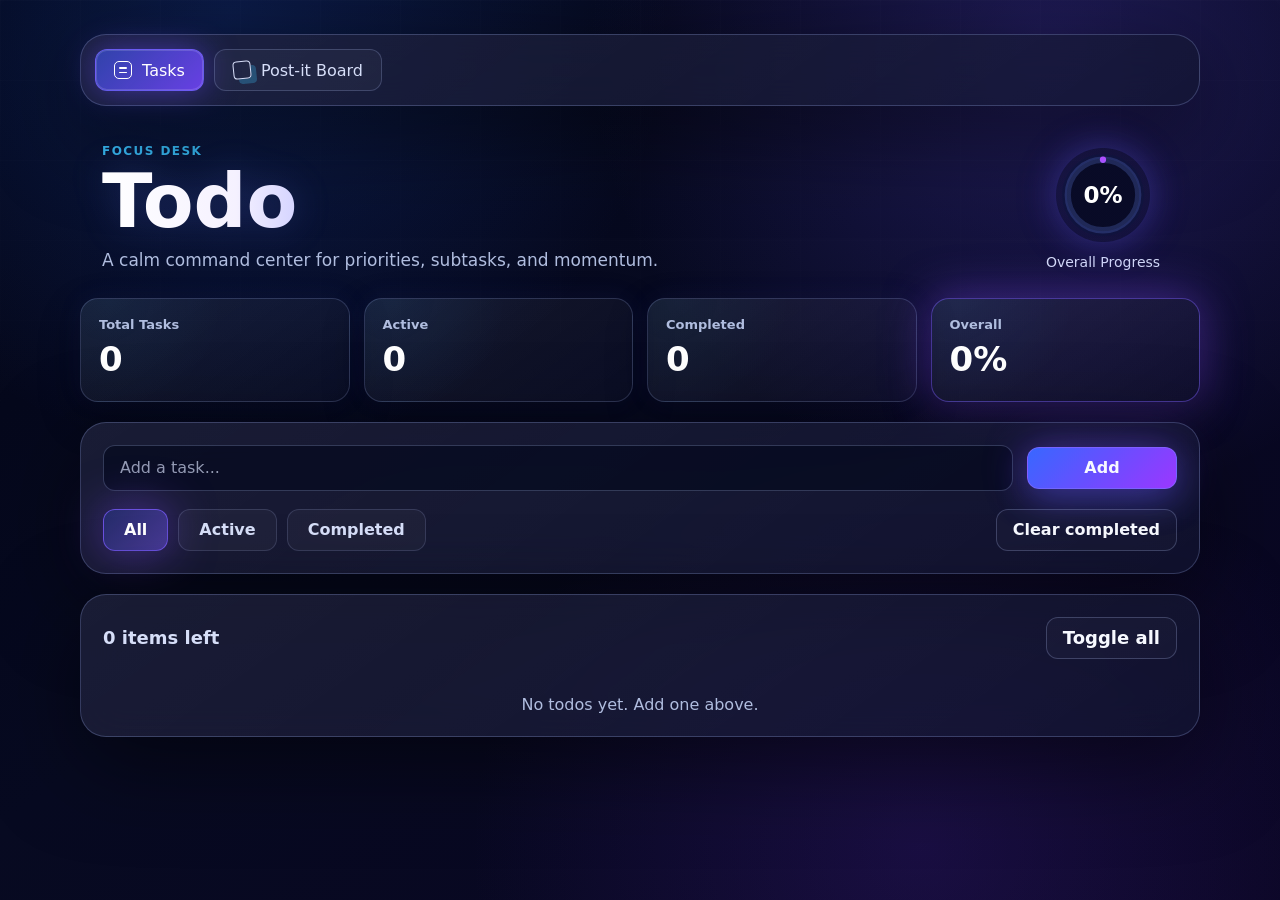
==== commit 508f28bb: "Polish title ring and note contrast" ====
--- a/index.html
+++ b/index.html
@@ -27,7 +27,18 @@
       </div>
 
       <div class="overall-widget" aria-label="Overall progress">
-        <div class="progress-orb" id="overall-orb" style="--overall-progress:0%">
+        <div class="progress-orb" id="overall-orb">
+          <svg class="progress-orb-ring" viewBox="0 0 120 120" aria-hidden="true">
+            <defs>
+              <linearGradient id="overall-ring-gradient" x1="12" y1="60" x2="108" y2="60" gradientUnits="userSpaceOnUse">
+                <stop offset="0%" stop-color="#2f6dff"></stop>
+                <stop offset="54%" stop-color="#647bff"></stop>
+                <stop offset="100%" stop-color="#b14dff"></stop>
+              </linearGradient>
+            </defs>
+            <circle class="progress-orb-track" cx="60" cy="60" r="45" pathLength="100"></circle>
+            <circle class="progress-orb-fill" id="overall-orb-ring" cx="60" cy="60" r="45" pathLength="100"></circle>
+          </svg>
           <span id="overall-orb-value">0%</span>
         </div>
         <span>Overall Progress</span>
--- a/style.css
+++ b/style.css
@@ -1,14 +1,14 @@
 :root{
-  --bg:#070b1d;
-  --bg-2:#0c1030;
-  --surface:rgba(18, 23, 54, .72);
-  --surface-strong:rgba(24, 29, 68, .9);
-  --surface-soft:rgba(255,255,255,.045);
-  --line:rgba(184, 199, 255, .17);
-  --line-strong:rgba(150, 129, 255, .46);
-  --text:#f7f8ff;
-  --muted:#9fadce;
-  --muted-strong:#c7d3f3;
+  --bg:#050719;
+  --bg-2:#0a0d2b;
+  --surface:rgba(12, 16, 45, .68);
+  --surface-strong:rgba(18, 23, 60, .86);
+  --surface-soft:rgba(255,255,255,.04);
+  --line:rgba(165, 183, 246, .25);
+  --line-strong:rgba(135, 123, 255, .58);
+  --text:#f7f9ff;
+  --muted:#b0bddf;
+  --muted-strong:#d6def8;
   --primary:#38bdf8;
   --primary-2:#7c5cff;
   --primary-3:#c55cff;
@@ -18,11 +18,11 @@
   --radius-md:12px;
   --radius-lg:18px;
   --radius-xl:26px;
-  --shadow:0 24px 80px rgba(0,0,0,.46);
-  --shadow-soft:0 14px 36px rgba(0,0,0,.28);
-  --glow-blue:0 0 34px rgba(56,189,248,.28);
-  --glow-purple:0 0 42px rgba(124,92,255,.38);
-  --gradient-primary:linear-gradient(135deg, #32b7ff 0%, #6d5dfc 50%, #b742ff 100%);
+  --shadow:0 26px 88px rgba(0,0,0,.5);
+  --shadow-soft:0 16px 42px rgba(0,0,0,.32);
+  --glow-blue:0 0 38px rgba(80,112,255,.34);
+  --glow-purple:0 0 46px rgba(132,76,255,.5);
+  --gradient-primary:linear-gradient(135deg, #3867ff 0%, #6b4dff 52%, #9b37ff 100%);
   --gradient-surface:linear-gradient(180deg, rgba(255,255,255,.09), rgba(255,255,255,.035));
   --transition:180ms ease;
 }
@@ -35,10 +35,10 @@
   margin:0;
   font-family:Inter, ui-sans-serif, system-ui, -apple-system, BlinkMacSystemFont, "Segoe UI", Roboto, Helvetica, Arial, sans-serif;
   background:
-    radial-gradient(circle at 16% 4%, rgba(56, 189, 248, .18), transparent 30%),
-    radial-gradient(circle at 82% 4%, rgba(124, 92, 255, .25), transparent 33%),
-    radial-gradient(circle at 56% 94%, rgba(197, 92, 255, .14), transparent 34%),
-    linear-gradient(145deg, #050817 0%, #0b1028 48%, #09091d 100%);
+    radial-gradient(circle at 18% 2%, rgba(37, 99, 235, .22), transparent 32%),
+    radial-gradient(circle at 82% 5%, rgba(92, 69, 219, .28), transparent 34%),
+    radial-gradient(circle at 72% 94%, rgba(78, 38, 166, .24), transparent 36%),
+    linear-gradient(145deg, #030617 0%, #070a21 46%, #0a0623 100%);
   color:var(--text);
   overflow-x:hidden;
 }
@@ -72,8 +72,8 @@
   border:1px solid var(--line);
   border-radius:var(--radius-xl);
   background:
-    linear-gradient(145deg, rgba(255,255,255,.095), rgba(255,255,255,.028)),
-    rgba(10, 14, 36, .72);
+    linear-gradient(145deg, rgba(255,255,255,.065), rgba(255,255,255,.02)),
+    var(--surface);
   box-shadow:var(--shadow);
   backdrop-filter:blur(20px);
 }
@@ -93,10 +93,10 @@
   min-height:42px;
   padding:0 18px;
   border-radius:var(--radius-md);
-  border:1px solid rgba(184,199,255,.14);
+  border:1px solid rgba(184,199,255,.22);
   color:var(--muted-strong);
   text-decoration:none;
-  background:rgba(255,255,255,.025);
+  background:rgba(255,255,255,.035);
   transition:transform var(--transition), border-color var(--transition), background var(--transition), box-shadow var(--transition), color var(--transition);
 }
 
@@ -110,8 +110,8 @@
 .menu-link.active{
   color:#fff;
   border-color:rgba(116, 101, 255, .75);
-  background:linear-gradient(135deg, rgba(50,183,255,.28), rgba(124,92,255,.72));
-  box-shadow:0 0 0 1px rgba(255,255,255,.08) inset, var(--glow-purple);
+  background:linear-gradient(135deg, rgba(58,82,214,.72), rgba(118,70,255,.86));
+  box-shadow:0 0 0 1px rgba(255,255,255,.14) inset, 0 0 32px rgba(105,76,255,.5);
 }
 
 .menu-icon{
@@ -187,7 +187,7 @@
   margin:0 0 8px;
   color:var(--primary);
   font-size:12px;
-  font-weight:800;
+  font-weight:700;
   letter-spacing:.12em;
   text-transform:uppercase;
 }
@@ -195,12 +195,14 @@
 h1{
   margin:0;
   font-size:clamp(44px, 7vw, 74px);
+  font-weight:700;
   line-height:.95;
   letter-spacing:0;
-  background:linear-gradient(90deg, #fff 0%, #dce4ff 40%, #6f83ff 100%);
+  background:linear-gradient(90deg, #ffffff 0%, #f5f1ff 24%, #a8acff 50%, #6678ff 72%, #3670ff 100%);
   -webkit-background-clip:text;
   background-clip:text;
   color:transparent;
+  filter:drop-shadow(0 0 18px rgba(103, 125, 255, .22));
 }
 
 .board-header h1{
@@ -225,21 +227,51 @@
 }
 
 .progress-orb{
-  --overall-progress:0%;
+  position:relative;
   width:94px;
   height:94px;
   display:grid;
   place-items:center;
   border-radius:50%;
-  background:
-    radial-gradient(circle at center, rgba(12,16,48,.96) 0 58%, transparent 59%),
-    conic-gradient(from 0deg, #38bdf8 var(--overall-progress), rgba(124,92,255,.18) 0);
-  box-shadow:0 0 34px rgba(56,189,248,.22), 0 0 46px rgba(197,92,255,.16);
+  background:radial-gradient(circle at center, rgba(9, 11, 38, .96) 0 54%, rgba(15, 20, 62, .72) 55% 61%, transparent 62%);
+  box-shadow:0 0 34px rgba(77,103,255,.24), 0 0 46px rgba(143,72,255,.18);
+}
+
+.progress-orb-ring{
+  position:absolute;
+  width:100%;
+  height:100%;
+  overflow:visible;
+  transform:rotate(-90deg);
+}
+
+.progress-orb-track,
+.progress-orb-fill{
+  fill:none;
+  stroke-width:8;
+}
+
+.progress-orb-track{
+  stroke:rgba(72, 95, 174, .36);
+}
+
+.progress-orb-fill{
+  stroke:url(#overall-ring-gradient);
+  stroke-linecap:round;
+  stroke-dasharray:0 100;
+  filter:drop-shadow(0 0 5px rgba(78, 109, 255, .76)) drop-shadow(0 0 12px rgba(154, 72, 255, .45));
+  transition:stroke-dasharray 420ms cubic-bezier(.22, 1, .36, 1);
+}
+
+.progress-orb.is-empty .progress-orb-fill{
+  filter:none;
 }
 
 .progress-orb span{
+  position:relative;
+  z-index:1;
   font-size:23px;
-  font-weight:800;
+  font-weight:700;
   color:#fff;
   font-variant-numeric:tabular-nums;
 }
@@ -253,10 +285,12 @@
 .stat-card{
   min-height:104px;
   padding:18px;
-  border:1px solid var(--line);
+  border:1px solid rgba(165, 183, 246, .21);
   border-radius:var(--radius-lg);
-  background:linear-gradient(145deg, rgba(255,255,255,.075), rgba(255,255,255,.028));
-  box-shadow:var(--shadow-soft);
+  background:
+    radial-gradient(circle at 10% 0%, rgba(56,189,248,.06), transparent 44%),
+    linear-gradient(145deg, rgba(255,255,255,.064), rgba(255,255,255,.02));
+  box-shadow:var(--shadow-soft), 0 0 26px rgba(73, 95, 255, .08);
 }
 
 .stat-card.accent{
@@ -268,7 +302,7 @@
   display:block;
   color:var(--muted);
   font-size:13px;
-  font-weight:700;
+  font-weight:600;
 }
 
 .stat-card strong{
@@ -301,8 +335,8 @@
   width:100%;
   min-height:46px;
   border-radius:var(--radius-md);
-  border:1px solid rgba(184,199,255,.16);
-  background:rgba(4, 8, 26, .5);
+  border:1px solid rgba(184,199,255,.24);
+  background:rgba(5, 9, 30, .68);
   color:var(--text);
   outline:none;
   transition:border-color var(--transition), box-shadow var(--transition), background var(--transition);
@@ -316,7 +350,7 @@
 }
 
 input[type="text"]::placeholder{
-  color:rgba(199,211,243,.62);
+  color:rgba(214,222,248,.68);
 }
 
 input[type="text"]:focus,
@@ -332,11 +366,11 @@
   min-height:42px;
   padding:0 16px;
   border-radius:var(--radius-md);
-  border:1px solid rgba(184,199,255,.17);
-  background:rgba(255,255,255,.045);
+  border:1px solid rgba(184,199,255,.24);
+  background:rgba(255,255,255,.052);
   color:var(--text);
   font:inherit;
-  font-weight:700;
+  font-weight:600;
   cursor:pointer;
   transition:transform var(--transition), border-color var(--transition), background var(--transition), box-shadow var(--transition), color var(--transition);
 }
@@ -353,13 +387,13 @@
 }
 
 .btn.primary{
-  border-color:rgba(99, 156, 255, .72);
+  border-color:rgba(128, 104, 255, .76);
   background:var(--gradient-primary);
-  box-shadow:0 14px 34px rgba(56,189,248,.18), 0 0 34px rgba(124,92,255,.28);
+  box-shadow:0 14px 34px rgba(74,98,255,.24), 0 0 44px rgba(132,76,255,.42);
 }
 
 .btn.primary:hover{
-  box-shadow:0 16px 42px rgba(56,189,248,.28), 0 0 48px rgba(124,92,255,.38);
+  box-shadow:0 16px 42px rgba(74,98,255,.3), 0 0 48px rgba(132,76,255,.48);
 }
 
 .btn.ghost{
@@ -408,7 +442,7 @@
   background:rgba(255,255,255,.035);
   color:var(--muted-strong);
   font:inherit;
-  font-weight:700;
+  font-weight:600;
   cursor:pointer;
   transition:transform var(--transition), border-color var(--transition), background var(--transition), box-shadow var(--transition), color var(--transition);
 }
@@ -422,7 +456,7 @@
 .chip.active{
   color:#fff;
   border-color:rgba(124,92,255,.72);
-  background:linear-gradient(135deg, rgba(56,189,248,.18), rgba(124,92,255,.4));
+  background:linear-gradient(135deg, rgba(61,79,210,.34), rgba(124,92,255,.48));
   box-shadow:var(--glow-purple);
 }
 
@@ -434,7 +468,7 @@
   margin-bottom:16px;
   color:var(--muted-strong);
   font-size:18px;
-  font-weight:700;
+  font-weight:600;
 }
 
 .list{
@@ -453,11 +487,12 @@
   gap:16px;
   padding:20px;
   border-radius:var(--radius-lg);
-  border:1px solid rgba(184,199,255,.16);
+  border:1px solid rgba(184,199,255,.2);
   background:
     radial-gradient(circle at 14% 0%, rgba(56,189,248,.09), transparent 38%),
-    linear-gradient(145deg, rgba(255,255,255,.065), rgba(255,255,255,.024));
-  box-shadow:var(--shadow-soft);
+    linear-gradient(145deg, rgba(255,255,255,.054), rgba(255,255,255,.018)),
+    rgba(14, 19, 54, .64);
+  box-shadow:var(--shadow-soft), 0 0 24px rgba(52, 85, 255, .07);
   transition:transform var(--transition), border-color var(--transition), box-shadow var(--transition), background var(--transition), opacity var(--transition);
 }
 
@@ -511,7 +546,7 @@
 .text{
   line-height:1.35;
   font-size:18px;
-  font-weight:800;
+  font-weight:500;
   overflow-wrap:anywhere;
   min-width:0;
   cursor:text;
@@ -544,22 +579,22 @@
   align-items:center;
   color:var(--muted);
   font-size:15px;
-  font-weight:800;
+  font-weight:600;
 }
 
 .progress-value{
-  color:#7aa8ff;
+  color:#91b4ff;
   font-variant-numeric:tabular-nums;
 }
 
 .progress-track{
   position:relative;
-  height:10px;
+  height:8px;
   border-radius:999px;
-  background:rgba(3, 7, 22, .72);
-  border:1px solid rgba(184,199,255,.08);
-  overflow:hidden;
-  box-shadow:inset 0 1px 5px rgba(0,0,0,.48);
+  background:rgba(2, 5, 19, .82);
+  border:1px solid rgba(120,137,202,.1);
+  overflow:visible;
+  box-shadow:inset 0 1px 5px rgba(0,0,0,.58);
 }
 
 .progress-fill{
@@ -568,33 +603,47 @@
   width:0%;
   min-width:0;
   border-radius:999px;
-  background:linear-gradient(90deg, #37c6ff 0%, #5f7cff 52%, #b642ff 100%);
-  box-shadow:0 0 14px rgba(56,189,248,.58), 0 0 28px rgba(124,92,255,.38);
+  background:linear-gradient(90deg, #31d6ff 0%, #5b73ff 48%, #ba4aff 100%);
+  box-shadow:0 0 10px rgba(49,214,255,.46), 0 0 22px rgba(132,82,255,.28);
   transition:width 420ms cubic-bezier(.22, 1, .36, 1);
-  animation:progressPulse 2.8s ease-in-out infinite;
 }
 
 .progress-fill::before{
   content:"";
   position:absolute;
-  inset:0;
-  border-radius:inherit;
-  background:linear-gradient(90deg, transparent 0%, rgba(255,255,255,.75) 45%, transparent 72%);
-  transform:translateX(-110%);
-  animation:progressSweep 2.6s ease-in-out infinite;
+  top:50%;
+  right:-70px;
+  width:150px;
+  height:62px;
+  border-radius:50%;
+  background:radial-gradient(ellipse at center, rgba(255,255,255,.22) 0 5%, rgba(196,88,255,.5) 12%, rgba(122,91,255,.26) 30%, rgba(49,214,255,.1) 52%, transparent 82%);
+  filter:blur(9px);
+  transform:translateY(-50%);
+  opacity:.92;
+  pointer-events:none;
 }
 
 .progress-fill::after{
   content:"";
   position:absolute;
   top:50%;
-  right:-5px;
-  width:16px;
-  height:16px;
+  right:-6px;
+  width:14px;
+  height:14px;
   border-radius:50%;
   background:#fff;
-  box-shadow:0 0 12px #fff, 0 0 26px rgba(197,92,255,.85), 0 0 42px rgba(56,189,248,.55);
+  box-shadow:0 0 10px #fff, 0 0 22px rgba(196,88,255,.9), 0 0 42px rgba(49,214,255,.42);
   transform:translateY(-50%);
+}
+
+.progress-fill.is-empty{
+  background:transparent;
+  box-shadow:none;
+}
+
+.progress-fill.is-empty::before,
+.progress-fill.is-empty::after{
+  opacity:0;
 }
 
 .progress-input{
@@ -636,16 +685,6 @@
   background:transparent;
 }
 
-@keyframes progressSweep{
-  0%{transform:translateX(-120%)}
-  58%,100%{transform:translateX(120%)}
-}
-
-@keyframes progressPulse{
-  0%,100%{filter:saturate(1)}
-  50%{filter:saturate(1.35) brightness(1.08)}
-}
-
 .edit{
   display:none;
   width:calc(100% - 42px);
@@ -784,13 +823,13 @@
 .control-label{
   color:var(--muted);
   font-size:14px;
-  font-weight:700;
+  font-weight:600;
 }
 
 .select{
   padding:0 14px;
   font:inherit;
-  font-weight:700;
+  font-weight:600;
 }
 
 .board-shell{
@@ -809,11 +848,11 @@
   align-items:center;
   min-height:38px;
   padding:0 14px;
-  border:1px solid rgba(184,199,255,.14);
+  border:1px solid rgba(184,199,255,.24);
   border-radius:var(--radius-md);
   color:var(--muted-strong);
-  background:rgba(255,255,255,.035);
-  font-weight:800;
+  background:rgba(255,255,255,.052);
+  font-weight:600;
 }
 
 .note-board{
@@ -831,17 +870,17 @@
   min-height:210px;
   padding:18px 18px 20px;
   border-radius:var(--radius-md);
-  border:1px solid rgba(255,255,255,.34);
+  border:1px solid rgba(255,255,255,.48);
   background:
-    linear-gradient(140deg, rgba(255,255,255,.72) 0%, rgba(255,255,255,.28) 24%, rgba(255,255,255,.02) 54%),
-    radial-gradient(circle at 18% 12%, rgba(255,255,255,.58), transparent 26%),
-    repeating-linear-gradient(0deg, rgba(0,0,0,.018) 0 1px, transparent 1px 7px),
+    linear-gradient(180deg, rgba(255,255,255,.1) 0%, rgba(255,255,255,.02) 42%, rgba(0,0,0,.14) 100%),
+    linear-gradient(140deg, rgba(255,255,255,.32) 0%, rgba(255,255,255,.1) 22%, rgba(0,0,0,.02) 55%),
+    repeating-linear-gradient(0deg, rgba(0,0,0,.012) 0 1px, transparent 1px 7px),
     var(--note-bg);
-  box-shadow:0 20px 42px rgba(0,0,0,.36), 0 0 36px var(--note-glow), inset 0 1px 0 rgba(255,255,255,.58);
+  box-shadow:0 22px 46px rgba(0,0,0,.42), 0 0 34px var(--note-glow), inset 0 1px 0 rgba(255,255,255,.32);
   transform:rotate(var(--note-tilt, -1deg));
   transition:transform 200ms ease, box-shadow 200ms ease, opacity 200ms ease;
   cursor:grab;
-  color:#111827;
+  color:#07111f;
 }
 
 .note:nth-child(3n){--note-tilt:1.3deg}
@@ -850,7 +889,7 @@
 
 .note:hover{
   transform:rotate(0deg) translateY(-5px);
-  box-shadow:0 28px 54px rgba(0,0,0,.42), 0 0 48px var(--note-glow), inset 0 1px 0 rgba(255,255,255,.72);
+  box-shadow:0 30px 58px rgba(0,0,0,.48), 0 0 38px var(--note-glow), inset 0 1px 0 rgba(255,255,255,.34);
 }
 
 .note.dragging{
@@ -890,8 +929,8 @@
   width:auto;
   max-width:118px;
   border-color:rgba(17,24,39,.12);
-  background:rgba(255,255,255,.34);
-  color:#1f2937;
+  background:rgba(255,255,255,.48);
+  color:#101827;
   font-size:13px;
 }
 
@@ -900,7 +939,7 @@
   min-height:34px;
   padding:0 10px;
   border-color:rgba(185,28,28,.18);
-  background:rgba(255,255,255,.32);
+  background:rgba(255,255,255,.44);
   color:#9f1239;
   font-size:13px;
 }
@@ -909,7 +948,7 @@
   margin:0;
   font-size:var(--note-font-size);
   line-height:1.45;
-  font-weight:650;
+  font-weight:450;
   word-break:break-word;
 }
 
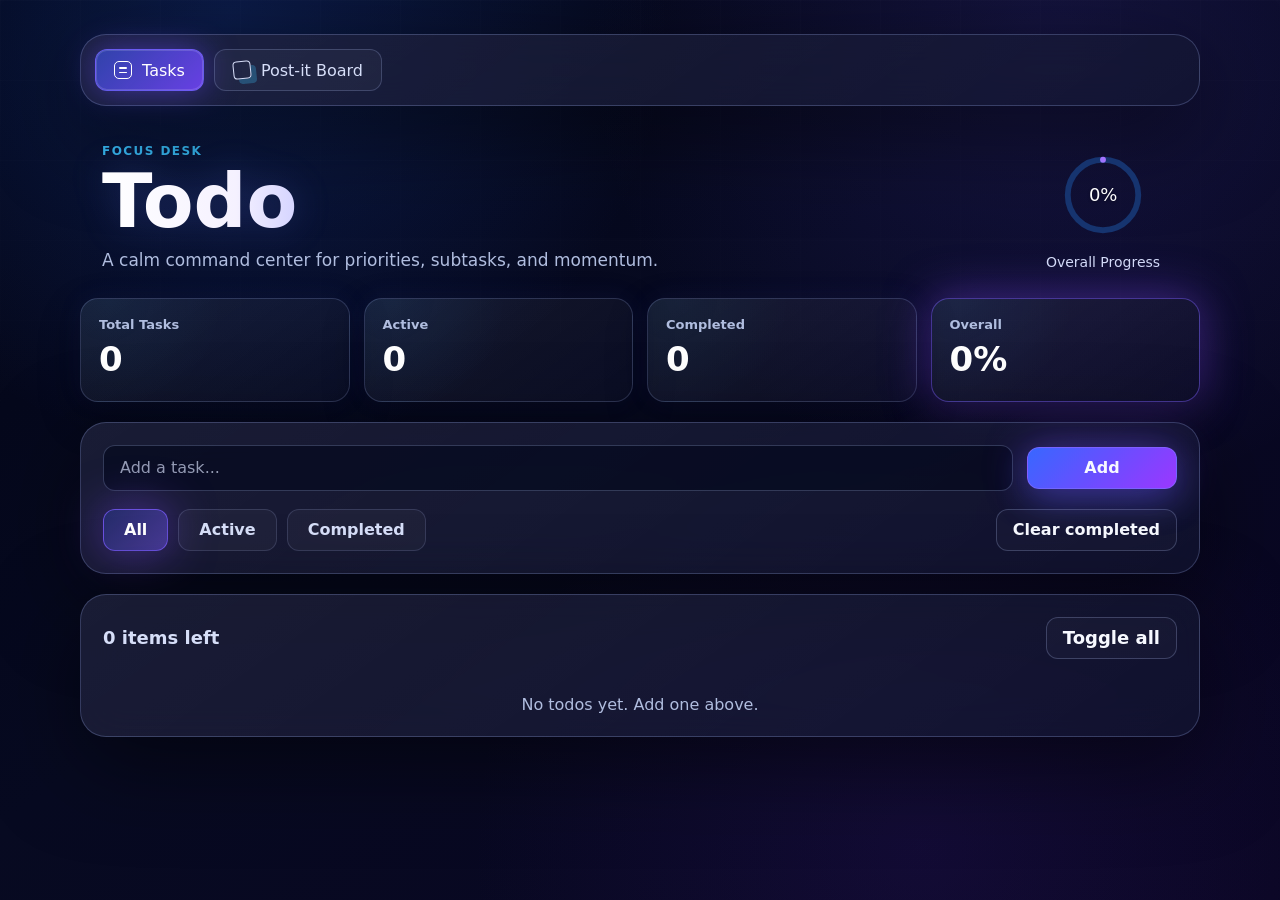
==== commit 69c00b5b: "Finald orb changes" ====
--- a/index.html
+++ b/index.html
@@ -30,11 +30,17 @@
         <div class="progress-orb" id="overall-orb">
           <svg class="progress-orb-ring" viewBox="0 0 120 120" aria-hidden="true">
             <defs>
-              <linearGradient id="overall-ring-gradient" x1="12" y1="60" x2="108" y2="60" gradientUnits="userSpaceOnUse">
-                <stop offset="0%" stop-color="#2f6dff"></stop>
-                <stop offset="54%" stop-color="#647bff"></stop>
-                <stop offset="100%" stop-color="#b14dff"></stop>
-              </linearGradient>
+                <linearGradient id="overall-ring-gradient"
+                    x1="0%"
+                    y1="0%"
+                    x2="100%"
+                    y2="100%">
+
+                    <stop offset="0%" stop-color="#39D7FF"/>
+                    <stop offset="35%" stop-color="#4A9BFF"/>
+                    <stop offset="100%" stop-color="#D85BFF"/>
+
+                </linearGradient>
             </defs>
             <circle class="progress-orb-track" cx="60" cy="60" r="45" pathLength="100"></circle>
             <circle class="progress-orb-fill" id="overall-orb-ring" cx="60" cy="60" r="45" pathLength="100"></circle>
--- a/style.css
+++ b/style.css
@@ -36,8 +36,8 @@
   font-family:Inter, ui-sans-serif, system-ui, -apple-system, BlinkMacSystemFont, "Segoe UI", Roboto, Helvetica, Arial, sans-serif;
   background:
     radial-gradient(circle at 18% 2%, rgba(37, 99, 235, .22), transparent 32%),
-    radial-gradient(circle at 82% 5%, rgba(92, 69, 219, .28), transparent 34%),
-    radial-gradient(circle at 72% 94%, rgba(78, 38, 166, .24), transparent 36%),
+    radial-gradient(circle at 82% 5%, rgba(92, 69, 219, .16), transparent 34%),
+    radial-gradient(circle at 72% 94%, rgba(78, 38, 166, .14), transparent 36%),
     linear-gradient(145deg, #030617 0%, #070a21 46%, #0a0623 100%);
   color:var(--text);
   overflow-x:hidden;
@@ -227,53 +227,75 @@
 }
 
 .progress-orb{
-  position:relative;
-  width:94px;
-  height:94px;
-  display:grid;
-  place-items:center;
-  border-radius:50%;
-  background:radial-gradient(circle at center, rgba(9, 11, 38, .96) 0 54%, rgba(15, 20, 62, .72) 55% 61%, transparent 62%);
-  box-shadow:0 0 34px rgba(77,103,255,.24), 0 0 46px rgba(143,72,255,.18);
+    position:relative;
+    width:94px;
+    height:94px;
+    display:grid;
+    place-items:center;
+    border-radius:50%;
+    background:none;
+    isolation:isolate;
+    box-shadow:none;
+}
+
+/* Remove decorative outer glow */
+.progress-orb::before{
+    display:none;
 }
 
 .progress-orb-ring{
-  position:absolute;
-  width:100%;
-  height:100%;
-  overflow:visible;
-  transform:rotate(-90deg);
-}
-
-.progress-orb-track,
+    position:absolute;
+    inset:0;
+    width:100%;
+    height:100%;
+    overflow:visible;
+    transform:rotate(-90deg);
+}
+
+/* Dark background ring */
+.progress-orb-track{
+    fill:none;
+    stroke:#16346f;
+    stroke-width:7.5;
+    opacity:1;
+    filter:none;
+}
+
+/* Progress ring */
 .progress-orb-fill{
-  fill:none;
-  stroke-width:8;
-}
-
-.progress-orb-track{
-  stroke:rgba(72, 95, 174, .36);
-}
-
-.progress-orb-fill{
-  stroke:url(#overall-ring-gradient);
-  stroke-linecap:round;
-  stroke-dasharray:0 100;
-  filter:drop-shadow(0 0 5px rgba(78, 109, 255, .76)) drop-shadow(0 0 12px rgba(154, 72, 255, .45));
-  transition:stroke-dasharray 420ms cubic-bezier(.22, 1, .36, 1);
+    fill:none;
+    stroke:url(#overall-ring-gradient);
+    stroke-width:7.5;
+    stroke-linecap:round;
+    stroke-dasharray:0 100;
+
+    filter:
+        drop-shadow(0 0 6px rgba(70,200,255,.90))
+        drop-shadow(0 0 14px rgba(195,90,255,.60));
+
+    transition:
+        stroke-dasharray .45s cubic-bezier(.22,1,.36,1);
 }
 
 .progress-orb.is-empty .progress-orb-fill{
-  filter:none;
-}
-
+    filter:none;
+}
+
+/* Percentage */
 .progress-orb span{
-  position:relative;
-  z-index:1;
-  font-size:23px;
-  font-weight:700;
-  color:#fff;
-  font-variant-numeric:tabular-nums;
+    position:relative;
+    z-index:2;
+
+    font-size:18px;
+    font-weight:500;
+    color:#ffffff;
+
+    line-height:1;
+    letter-spacing:-0.02em;
+    font-variant-numeric:tabular-nums;
+
+    text-shadow:
+        0 1px 3px rgba(0,0,0,.35);
 }
 
 .dashboard{
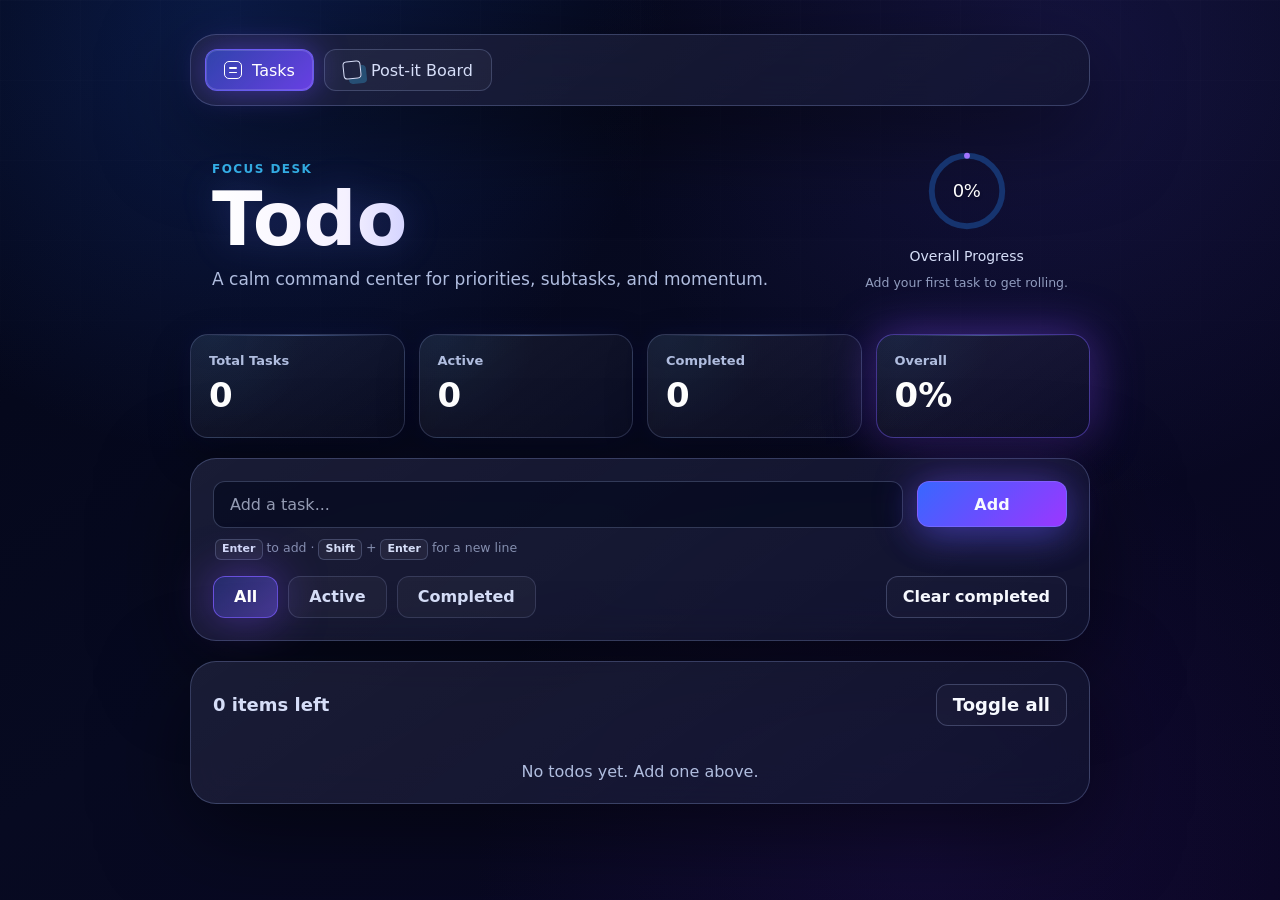
==== commit ea54967c: "Multi-line entries, typed progress, and a more motivating UI Tasks, subtasks and post-it notes now a" ====
--- a/index.html
+++ b/index.html
@@ -48,6 +48,7 @@
           <span id="overall-orb-value">0%</span>
         </div>
         <span>Overall Progress</span>
+        <p class="momentum-note" id="momentum-note">Add your first task to get rolling.</p>
       </div>
     </header>
 
@@ -73,9 +74,11 @@
     <section class="card composer-card" aria-label="Add a new todo">
       <form id="todo-form" class="form" autocomplete="off">
         <label class="sr-only" for="todo-input">New todo</label>
-        <input id="todo-input" type="text" placeholder="Add a task..." maxlength="1000" required />
+        <textarea id="todo-input" class="autogrow" rows="1" placeholder="Add a task..." maxlength="1000" required></textarea>
         <button type="submit" class="btn primary">Add</button>
       </form>
+
+      <p class="form-hint"><kbd>Enter</kbd> to add · <kbd>Shift</kbd> + <kbd>Enter</kbd> for a new line</p>
 
       <div class="toolbar">
         <div class="filters" role="tablist" aria-label="Todo filters">
@@ -103,6 +106,8 @@
 
   <template id="todo-item-template">
     <li class="item">
+      <span class="item-accent" aria-hidden="true"></span>
+
       <div class="row top">
         <div class="check-wrap">
           <label class="check">
@@ -120,7 +125,10 @@
       <div class="progress-row" aria-label="Progress">
         <div class="progress-header">
           <span class="progress-title">Progress</span>
-          <span class="progress-value" aria-live="polite">0%</span>
+          <label class="progress-entry">
+            <input class="progress-number" type="text" inputmode="numeric" pattern="[0-9]*" maxlength="3" value="0" aria-label="Progress percent, type a value from 0 to 100" />
+            <span class="progress-unit" aria-hidden="true">%</span>
+          </label>
         </div>
 
         <div class="progress-track" aria-hidden="true">
@@ -130,14 +138,22 @@
         <input class="progress-input" type="range" min="0" max="100" step="1" value="0" aria-label="Set progress" />
       </div>
 
-      <input class="edit" type="text" maxlength="1000" />
+      <div class="edit-wrap">
+        <textarea class="edit autogrow" rows="1" maxlength="1000"></textarea>
+        <p class="edit-hint"><kbd>Enter</kbd> saves · <kbd>Shift</kbd> + <kbd>Enter</kbd> new line · <kbd>Esc</kbd> cancels</p>
+      </div>
 
       <div class="subtasks-row">
+        <div class="subtasks-head">
+          <span class="subtasks-label">Subtasks</span>
+          <span class="subtasks-count" aria-live="polite">0 / 0</span>
+        </div>
+
         <ul class="subtasks-list"></ul>
 
         <form class="subtask-form" autocomplete="off">
-          <label class="sr-only" for="subtask-input">New subtask</label>
-          <input class="subtask-input" type="text" placeholder="Add a subtask..." maxlength="1000" />
+          <label class="sr-only">New subtask</label>
+          <textarea class="subtask-input autogrow" rows="1" placeholder="Add a subtask..." maxlength="1000"></textarea>
           <button class="btn" type="submit">Add</button>
         </form>
       </div>
--- a/style.css
+++ b/style.css
@@ -12,6 +12,7 @@
   --primary:#38bdf8;
   --primary-2:#7c5cff;
   --primary-3:#c55cff;
+  --success:#4ee7b0;
   --danger:#ff5f83;
   --danger-bg:rgba(255, 95, 131, .12);
   --radius-sm:8px;
@@ -56,7 +57,7 @@
 }
 
 .app{
-  width:min(1120px, calc(100vw - 36px));
+  width:min(900px, calc(100vw - 36px));
   margin:34px auto 46px;
   display:flex;
   flex-direction:column;
@@ -64,7 +65,7 @@
 }
 
 .board-app{
-  width:min(1280px, calc(100vw - 36px));
+  width:min(1080px, calc(100vw - 36px));
 }
 
 .card{
@@ -220,10 +221,20 @@
   display:flex;
   flex-direction:column;
   align-items:center;
-  gap:12px;
+  gap:10px;
   color:var(--muted-strong);
   font-size:14px;
-  min-width:150px;
+  min-width:190px;
+  max-width:210px;
+  text-align:center;
+}
+
+.momentum-note{
+  margin:0;
+  color:rgba(176,189,223,.82);
+  font-size:12.5px;
+  line-height:1.45;
+  min-height:2.9em;
 }
 
 .progress-orb{
@@ -243,6 +254,31 @@
     display:none;
 }
 
+/* Milestone pulse ring */
+.progress-orb::after{
+    content:"";
+    position:absolute;
+    inset:4px;
+    border-radius:50%;
+    border:1.5px solid rgba(120,190,255,.75);
+    opacity:0;
+    pointer-events:none;
+}
+
+@keyframes orb-pulse{
+    0%{transform:scale(.94); opacity:0}
+    28%{opacity:.6}
+    100%{transform:scale(1.3); opacity:0}
+}
+
+.progress-orb.is-pulsing::after{
+    animation:orb-pulse 760ms ease-out;
+}
+
+.progress-orb.is-complete::after{
+    border-color:rgba(78,231,176,.8);
+}
+
 .progress-orb-ring{
     position:absolute;
     inset:0;
@@ -305,6 +341,8 @@
 }
 
 .stat-card{
+  position:relative;
+  overflow:hidden;
   min-height:104px;
   padding:18px;
   border:1px solid rgba(165, 183, 246, .21);
@@ -313,11 +351,44 @@
     radial-gradient(circle at 10% 0%, rgba(56,189,248,.06), transparent 44%),
     linear-gradient(145deg, rgba(255,255,255,.064), rgba(255,255,255,.02));
   box-shadow:var(--shadow-soft), 0 0 26px rgba(73, 95, 255, .08);
+  transition:transform var(--transition), border-color var(--transition), box-shadow var(--transition);
+}
+
+.stat-card::before{
+  content:"";
+  position:absolute;
+  top:0;
+  left:16px;
+  right:16px;
+  height:1px;
+  background:linear-gradient(90deg, transparent, rgba(134,176,255,.55), transparent);
+  opacity:.75;
+}
+
+.stat-card:hover{
+  transform:translateY(-2px);
+  border-color:rgba(124,92,255,.36);
+  box-shadow:0 22px 52px rgba(0,0,0,.34), 0 0 32px rgba(73,95,255,.16);
 }
 
 .stat-card.accent{
   border-color:rgba(124,92,255,.48);
   box-shadow:var(--shadow-soft), var(--glow-purple);
+}
+
+.stat-card.accent::after{
+  content:"";
+  position:absolute;
+  inset:0;
+  pointer-events:none;
+  background:linear-gradient(105deg, transparent 42%, rgba(255,255,255,.075) 50%, transparent 58%);
+  background-size:260% 100%;
+  animation:card-sheen 6s ease-in-out infinite;
+}
+
+@keyframes card-sheen{
+  0%, 68%{background-position:150% 0}
+  100%{background-position:-50% 0}
 }
 
 .stat-label{
@@ -328,6 +399,7 @@
 }
 
 .stat-card strong{
+  position:relative;
   display:block;
   margin-top:10px;
   font-size:34px;
@@ -347,13 +419,18 @@
   display:grid;
   grid-template-columns:minmax(0, 1fr) 150px;
   gap:14px;
-  align-items:center;
-}
+  align-items:start;
+}
+
+.form .btn{
+  min-height:46px;
+}
+
+/* ---------- Text fields ---------- */
 
 input[type="text"],
-.select,
-.note-edit,
-.subtask-edit{
+textarea,
+.select{
   width:100%;
   min-height:46px;
   border-radius:var(--radius-md);
@@ -365,24 +442,59 @@
 }
 
 input[type="text"],
-.note-edit,
-.subtask-edit{
-  padding:0 16px;
+textarea{
+  padding:11px 16px;
   font:inherit;
-}
-
-input[type="text"]::placeholder{
+  line-height:1.45;
+}
+
+textarea{
+  display:block;
+  resize:none;
+  overflow:hidden;
+  white-space:pre-wrap;
+  overflow-wrap:anywhere;
+}
+
+textarea.is-scrolling{
+  overflow-y:auto;
+}
+
+input[type="text"]::placeholder,
+textarea::placeholder{
   color:rgba(214,222,248,.68);
 }
 
 input[type="text"]:focus,
-.select:focus,
-.note-edit:focus,
-.subtask-edit:focus{
+textarea:focus,
+.select:focus{
   border-color:rgba(56,189,248,.72);
   background:rgba(8, 13, 38, .74);
   box-shadow:0 0 0 4px rgba(56,189,248,.14), 0 0 28px rgba(124,92,255,.2);
 }
+
+.form-hint,
+.edit-hint{
+  margin:10px 2px 0;
+  color:rgba(176,189,223,.72);
+  font-size:12.5px;
+  line-height:1.6;
+}
+
+kbd{
+  display:inline-block;
+  padding:1px 6px;
+  border-radius:6px;
+  border:1px solid rgba(184,199,255,.22);
+  background:rgba(255,255,255,.055);
+  color:var(--muted-strong);
+  font-family:inherit;
+  font-size:11px;
+  font-weight:700;
+  line-height:1.5;
+}
+
+/* ---------- Buttons ---------- */
 
 .btn{
   min-height:42px;
@@ -441,7 +553,7 @@
 }
 
 .toolbar{
-  margin-top:18px;
+  margin-top:16px;
   display:flex;
   justify-content:space-between;
   gap:14px;
@@ -502,12 +614,15 @@
   gap:16px;
 }
 
+/* ---------- Task card ---------- */
+
 .item{
+  --task-progress:0%;
   position:relative;
   display:flex;
   flex-direction:column;
   gap:16px;
-  padding:20px;
+  padding:20px 20px 20px 26px;
   border-radius:var(--radius-lg);
   border:1px solid rgba(184,199,255,.2);
   background:
@@ -524,19 +639,82 @@
   box-shadow:0 20px 52px rgba(0,0,0,.34), 0 0 36px rgba(124,92,255,.16);
 }
 
+/* Left rail that fills bottom-up with the task's progress */
+.item-accent{
+  position:absolute;
+  left:10px;
+  top:18px;
+  bottom:18px;
+  width:3px;
+  border-radius:999px;
+  background:rgba(255,255,255,.075);
+  overflow:hidden;
+  pointer-events:none;
+}
+
+.item-accent::after{
+  content:"";
+  position:absolute;
+  left:0;
+  right:0;
+  bottom:0;
+  height:var(--task-progress, 0%);
+  border-radius:999px;
+  background:linear-gradient(180deg, #c55cff 0%, #5b73ff 52%, #31d6ff 100%);
+  box-shadow:0 0 10px rgba(91,115,255,.6);
+  transition:height 440ms cubic-bezier(.22, 1, .36, 1), background 260ms ease;
+}
+
+.item.is-full{
+  border-color:rgba(78,231,176,.4);
+  box-shadow:var(--shadow-soft), 0 0 32px rgba(52,211,153,.14);
+}
+
+.item.is-full .item-accent::after{
+  background:linear-gradient(180deg, #7df3c6 0%, #34d399 60%, #22b3ff 100%);
+  box-shadow:0 0 12px rgba(52,211,153,.65);
+}
+
+@keyframes task-pop{
+  0%{transform:translateY(0) scale(1)}
+  34%{transform:translateY(-4px) scale(1.012)}
+  100%{transform:translateY(0) scale(1)}
+}
+
+@keyframes task-sweep{
+  from{background-position:150% 0; opacity:1}
+  to{background-position:-50% 0; opacity:0}
+}
+
+.item.is-celebrating{
+  animation:task-pop 720ms cubic-bezier(.22, 1, .36, 1);
+}
+
+.item.is-celebrating::after{
+  content:"";
+  position:absolute;
+  inset:0;
+  border-radius:inherit;
+  pointer-events:none;
+  background:linear-gradient(105deg, transparent 38%, rgba(125,243,198,.2) 47%, rgba(255,255,255,.26) 51%, rgba(146,180,255,.2) 56%, transparent 66%);
+  background-size:260% 100%;
+  animation:task-sweep 900ms ease-out forwards;
+}
+
 .row.top{
   display:flex;
-  align-items:center;
+  align-items:flex-start;
   justify-content:space-between;
   gap:16px;
 }
 
 .check-wrap{
   display:flex;
-  align-items:center;
+  align-items:flex-start;
   gap:14px;
   width:100%;
   min-width:0;
+  padding-top:5px;
 }
 
 .check{
@@ -566,9 +744,11 @@
 }
 
 .text{
+  padding-top:2px;
   line-height:1.35;
   font-size:18px;
   font-weight:500;
+  white-space:pre-wrap;
   overflow-wrap:anywhere;
   min-width:0;
   cursor:text;
@@ -585,6 +765,8 @@
   gap:10px;
   flex-shrink:0;
 }
+
+/* ---------- Progress ---------- */
 
 .progress-row{
   position:relative;
@@ -604,9 +786,60 @@
   font-weight:600;
 }
 
-.progress-value{
+.progress-entry{
+  display:inline-flex;
+  align-items:center;
+  gap:1px;
+  padding:3px 9px;
+  border-radius:9px;
+  border:1px solid transparent;
+  background:transparent;
+  transition:border-color var(--transition), background var(--transition), box-shadow var(--transition);
+  cursor:text;
+}
+
+.progress-entry:hover{
+  border-color:rgba(184,199,255,.24);
+  background:rgba(255,255,255,.045);
+}
+
+.progress-entry:focus-within{
+  border-color:rgba(56,189,248,.72);
+  background:rgba(8, 13, 38, .8);
+  box-shadow:0 0 0 3px rgba(56,189,248,.14);
+}
+
+input.progress-number{
+  width:3.3ch;
+  min-height:0;
+  padding:0;
+  border:0;
+  border-radius:0;
+  background:transparent;
   color:#91b4ff;
+  font:inherit;
+  font-weight:600;
   font-variant-numeric:tabular-nums;
+  text-align:right;
+  outline:none;
+  transition:color var(--transition);
+}
+
+input.progress-number:focus{
+  border:0;
+  background:transparent;
+  box-shadow:none;
+  color:#e8f1ff;
+}
+
+.progress-unit{
+  color:#91b4ff;
+  font-weight:600;
+}
+
+.item.is-full input.progress-number,
+.item.is-full .progress-unit{
+  color:#7df3c6;
 }
 
 .progress-track{
@@ -614,6 +847,7 @@
   height:8px;
   border-radius:999px;
   background:rgba(2, 5, 19, .82);
+  background-image:repeating-linear-gradient(90deg, transparent 0 calc(25% - 1px), rgba(255,255,255,.16) calc(25% - 1px) 25%);
   border:1px solid rgba(120,137,202,.1);
   overflow:visible;
   box-shadow:inset 0 1px 5px rgba(0,0,0,.58);
@@ -668,6 +902,11 @@
   opacity:0;
 }
 
+.item.is-full .progress-fill{
+  background:linear-gradient(90deg, #22b3ff 0%, #34d399 58%, #7df3c6 100%);
+  box-shadow:0 0 10px rgba(52,211,153,.5), 0 0 22px rgba(34,179,255,.28);
+}
+
 .progress-input{
   width:100%;
   height:24px;
@@ -707,10 +946,14 @@
   background:transparent;
 }
 
-.edit{
+/* ---------- Task edit mode ---------- */
+
+.edit-wrap{
   display:none;
   width:calc(100% - 42px);
+  max-width:calc(100% - 42px);
   margin-left:42px;
+  min-width:0;
 }
 
 .item.editing .check-wrap,
@@ -720,12 +963,59 @@
   display:none;
 }
 
-.item.editing .edit{display:block}
+.item.editing .edit-wrap{display:block}
+
+.edit{
+  font-size:17px;
+}
+
+/* ---------- Subtasks ---------- */
 
 .subtasks-row{
+  --subtask-progress:0%;
   display:flex;
   flex-direction:column;
   gap:10px;
+}
+
+.subtasks-head{
+  display:flex;
+  align-items:center;
+  gap:12px;
+  color:var(--muted);
+  font-size:11.5px;
+  font-weight:700;
+  letter-spacing:.11em;
+  text-transform:uppercase;
+}
+
+.subtasks-row.is-empty .subtasks-head{
+  display:none;
+}
+
+.subtasks-head::after{
+  content:"";
+  order:2;
+  flex:1 1 auto;
+  height:3px;
+  border-radius:999px;
+  background:linear-gradient(90deg, #5b73ff 0%, #31d6ff var(--subtask-progress), rgba(255,255,255,.08) var(--subtask-progress), rgba(255,255,255,.08) 100%);
+  transition:background 320ms ease;
+}
+
+.subtasks-count{
+  order:3;
+  color:var(--muted-strong);
+  font-variant-numeric:tabular-nums;
+  letter-spacing:.04em;
+}
+
+.subtasks-row.all-done .subtasks-count{
+  color:var(--success);
+}
+
+.subtasks-row.all-done .subtasks-head::after{
+  background:linear-gradient(90deg, #34d399, #7df3c6);
 }
 
 .subtasks-list{
@@ -739,7 +1029,7 @@
 
 .subtask-item{
   display:flex;
-  align-items:center;
+  align-items:flex-start;
   justify-content:space-between;
   gap:10px;
   padding:10px 12px;
@@ -749,29 +1039,61 @@
   transition:transform var(--transition), border-color var(--transition), background var(--transition);
 }
 
+.subtask-item:hover{
+  border-color:rgba(184,199,255,.22);
+  background:rgba(255,255,255,.055);
+}
+
 .subtask-left{
   display:flex;
-  align-items:center;
+  align-items:flex-start;
   gap:10px;
+  flex:1 1 auto;
   min-width:0;
+  padding-top:7px;
+}
+
+.subtask-item.editing .subtask-left{
+  padding-top:0;
+}
+
+.subtask-edit{
+  flex:1 1 auto;
+  min-width:0;
+  min-height:38px;
+  padding:8px 12px;
 }
 
 .subtask-toggle{
   width:16px;
   height:16px;
+  margin:4px 0 0;
+  flex:0 0 auto;
   accent-color:#7c5cff;
+}
+
+.subtask-item.editing .subtask-toggle{
+  margin-top:11px;
 }
 
 .subtask-text{
   color:var(--muted-strong);
+  line-height:1.45;
+  white-space:pre-wrap;
   overflow-wrap:anywhere;
+  min-width:0;
+  cursor:text;
 }
 
 .subtask-form{
   display:grid;
   grid-template-columns:minmax(0, 1fr) 76px;
   gap:10px;
-  align-items:center;
+  align-items:start;
+}
+
+.subtask-form .btn{
+  min-height:46px;
 }
 
 .subtask-input{
@@ -827,6 +1149,8 @@
   border:0;
 }
 
+/* ---------- Post-it board ---------- */
+
 .board-controls{
   overflow:hidden;
 }
@@ -840,6 +1164,7 @@
 
 .board-form .btn{
   grid-column:1 / 2;
+  min-height:46px;
 }
 
 .control-label{
@@ -914,6 +1239,11 @@
   box-shadow:0 30px 58px rgba(0,0,0,.48), 0 0 38px var(--note-glow), inset 0 1px 0 rgba(255,255,255,.34);
 }
 
+.note.editing{
+  transform:rotate(0deg);
+  cursor:default;
+}
+
 .note.dragging{
   opacity:.62;
   transform:scale(.97) rotate(0deg);
@@ -967,21 +1297,39 @@
 }
 
 .note-text{
+  position:relative;
+  z-index:1;
   margin:0;
   font-size:var(--note-font-size);
   line-height:1.45;
   font-weight:450;
-  word-break:break-word;
-}
-
-.note-edit{
+  white-space:pre-wrap;
+  overflow-wrap:anywhere;
+  cursor:text;
+}
+
+textarea.note-edit{
+  position:relative;
+  z-index:1;
   min-height:128px;
-  resize:vertical;
   border-color:rgba(17,24,39,.18);
-  background:rgba(255,255,255,.62);
+  background:#fff;
   color:#111827;
   padding:12px;
   line-height:1.45;
+  font-size:var(--note-font-size);
+}
+
+textarea.note-edit:focus{
+  background:#fff;
+  color:#111827;
+  border-color:rgba(17,24,39,.4);
+  box-shadow:0 0 0 3px rgba(17,24,39,.12);
+}
+
+.note-edit::selection{
+  background:#dbeafe;
+  color:#111827;
 }
 
 @media (prefers-reduced-motion: reduce){
@@ -1043,7 +1391,16 @@
 
   .overall-widget{
     align-self:flex-start;
+    align-items:flex-start;
     flex-direction:row;
+    flex-wrap:wrap;
+    max-width:none;
+    text-align:left;
+  }
+
+  .momentum-note{
+    flex:1 1 100%;
+    min-height:0;
   }
 
   .progress-orb{
@@ -1105,8 +1462,14 @@
     font-size:16px;
   }
 
+  .edit-wrap{
+    width:100%;
+    max-width:100%;
+    margin-left:0;
+  }
+
   .subtask-item{
-    align-items:flex-start;
+    align-items:stretch;
     flex-direction:column;
   }
 
